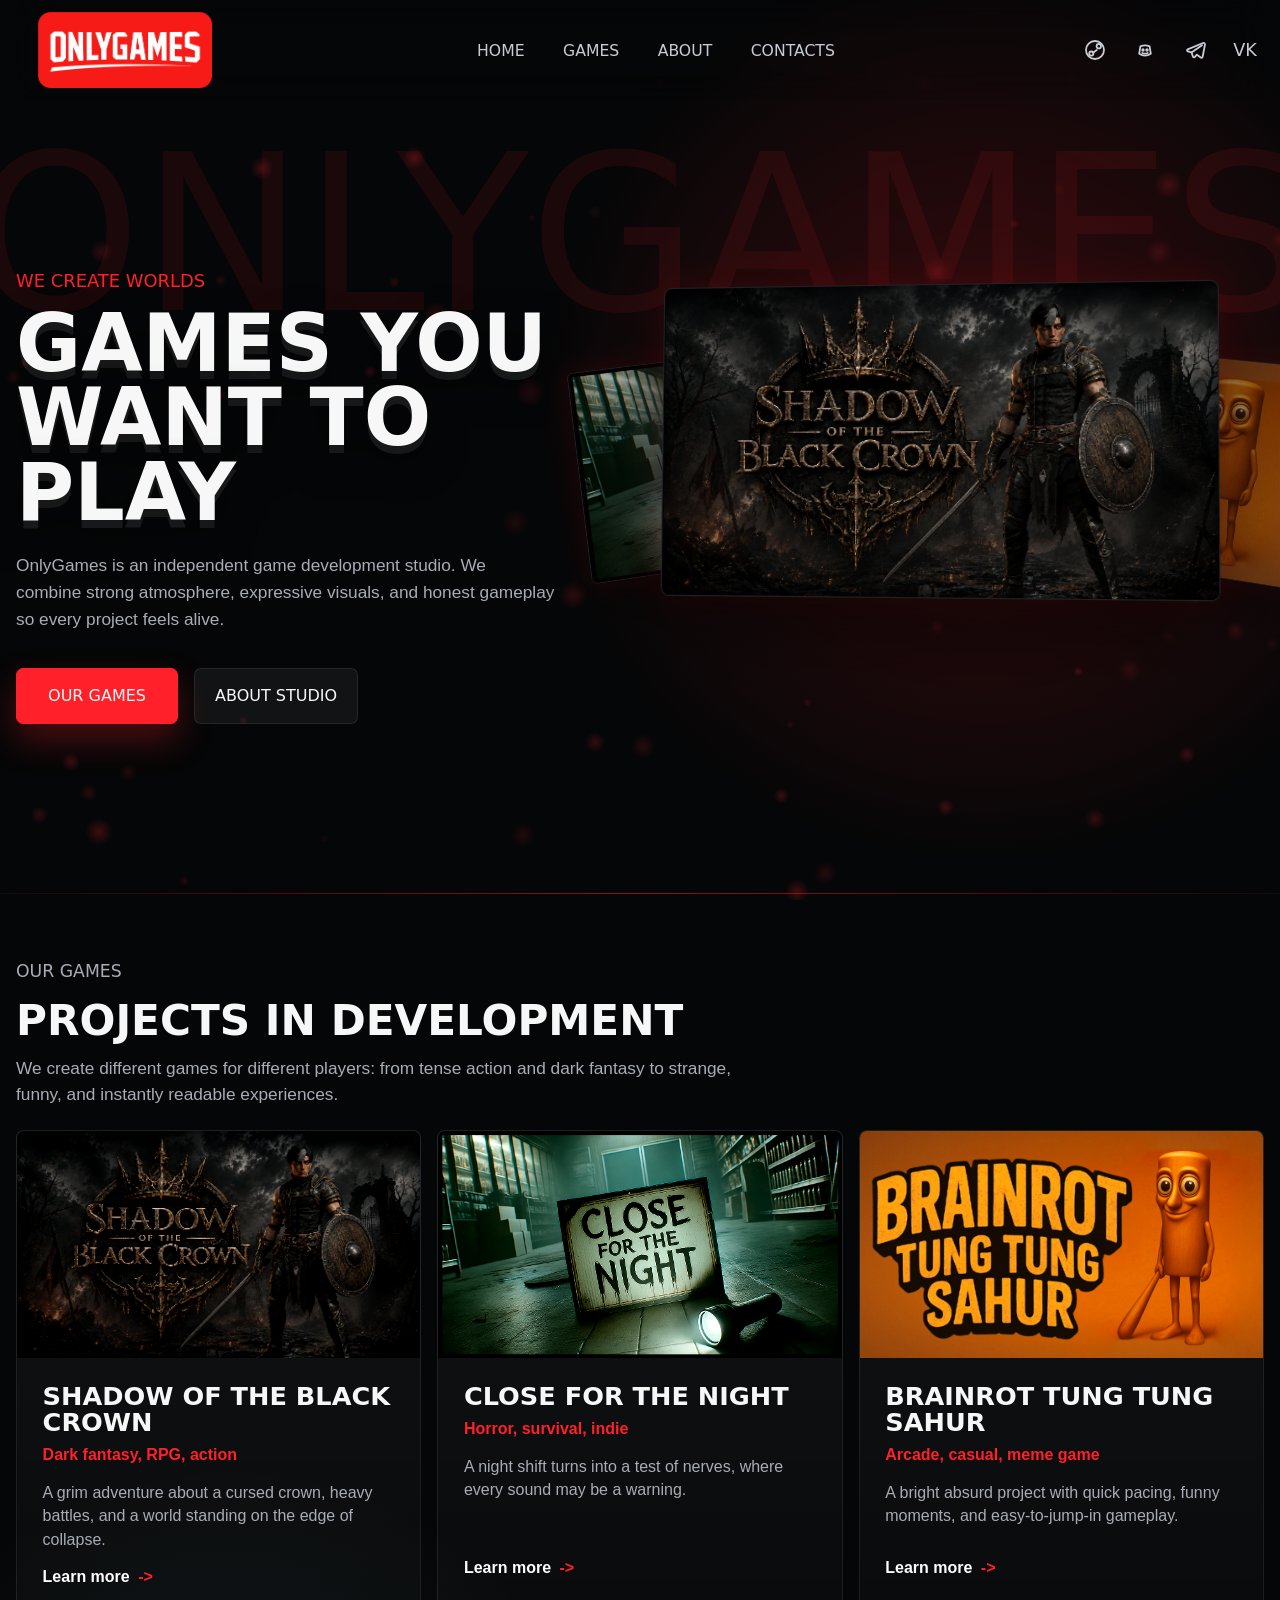
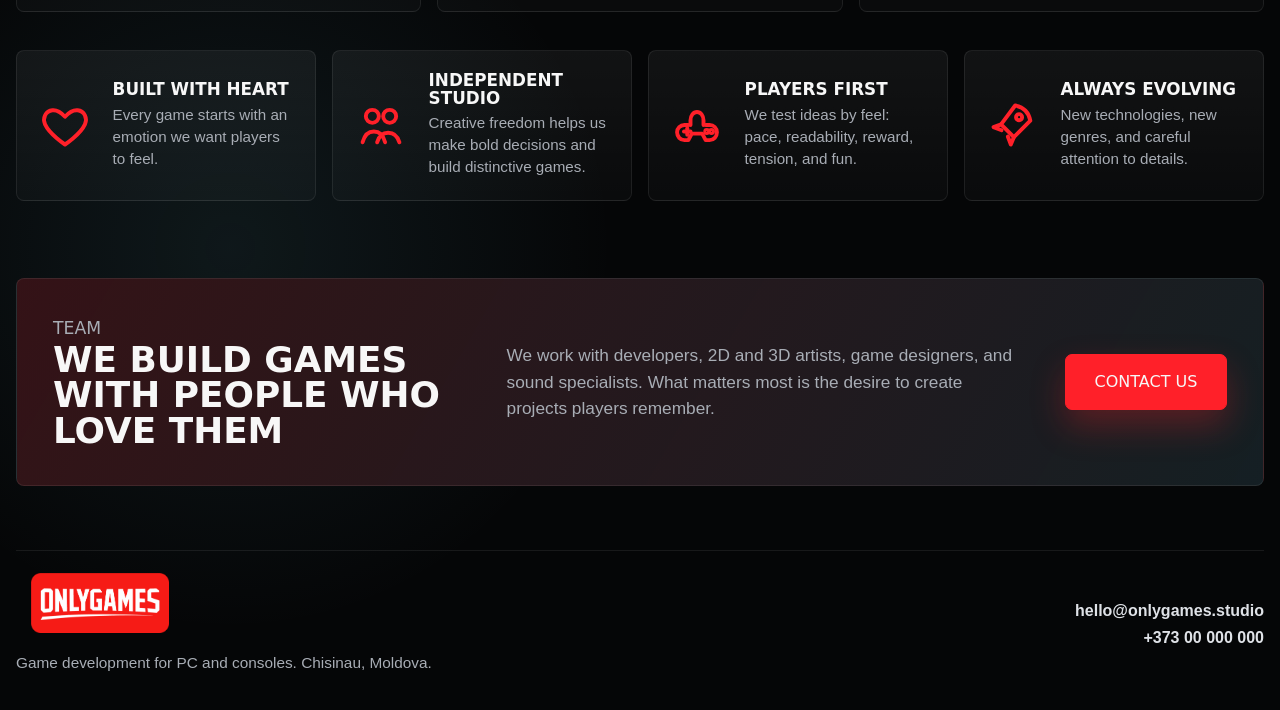
==== index.html @ 7608a862 "26,05" ====
<!DOCTYPE html>
<html lang="en">
<head>
  <meta charset="UTF-8">
  <meta name="viewport" content="width=device-width, initial-scale=1.0">
  <title>OnlyGames - Game Development Studio</title>
  <meta name="description" content="OnlyGames is an independent game development studio creating atmospheric worlds, expressive visuals, and games people want to play.">
  <link rel="stylesheet" href="styles.css?v=20260526-2">
</head>
<body>
  <canvas class="noise-field" aria-hidden="true"></canvas>

  <header class="site-header">
    <a class="brand" href="#home" aria-label="OnlyGames">
      <img class="brand__logo" src="assets/Logo1.png?v=20260526-2" alt="">
    </a>

    <nav class="main-nav" aria-label="Main navigation">
      <a href="#home">Home</a>
      <a href="#games">Games</a>
      <a href="#about">About</a>
      <a href="#contacts">Contacts</a>
    </nav>

    <div class="socials" aria-label="Social links">
      <a href="#contacts" aria-label="Steam"> 
        <svg viewBox="0 0 24 24" aria-hidden="true">
          <circle cx="12" cy="12" r="9"></circle>
          <circle cx="15.8" cy="8.2" r="2.2"></circle>
          <circle cx="8.3" cy="15.6" r="2.1"></circle>
          <path d="M10 14.7l3.8-2.6"></path>
        </svg>
      </a>
      <a href="#contacts" aria-label="Discord">
        <svg viewBox="0 0 24 24" aria-hidden="true">
          <path d="M7.4 8.3c3.2-1.3 6-1.3 9.2 0l1.2 7.4c-3.7 2.5-7.9 2.5-11.6 0l1.2-7.4z"></path>
          <path d="M9.3 15c1.8.9 3.6.9 5.4 0"></path>
          <circle cx="10" cy="12" r=".8"></circle>
          <circle cx="14" cy="12" r=".8"></circle>
        </svg>
      </a>
      <a href="#contacts" aria-label="Telegram">
        <svg viewBox="0 0 24 24" aria-hidden="true">
          <path d="M20 5L4.7 11.4c-.9.4-.9 1.6.1 1.9l3.7 1.1 1.4 4.1c.3.9 1.4 1.1 2 .4l2-2.2 3.8 2.8c.8.6 1.9.1 2-1L22 6.4c.1-1-1-1.8-2-1.4z"></path>
          <path d="M8.8 14.2L19 7.2"></path>
        </svg>
      </a>
      <a href="#contacts" aria-label="VK" class="socials__vk">VK</a>
    </div>
  </header>

  <main>
    <section class="hero" id="home">
      <div class="hero__backdrop" aria-hidden="true">ONLYGAMES</div>
      <div class="hero__content">
        <p class="section-kicker">We create worlds</p>
        <h1>Games you want to play</h1>
        <p class="hero__lead">
          OnlyGames is an independent game development studio. We combine strong atmosphere,
          expressive visuals, and honest gameplay so every project feels alive.
        </p>
        <div class="hero__actions">
          <a class="button button--primary" href="#games">Our Games</a>
          <a class="button button--ghost" href="#about">About Studio</a>
        </div>
      </div>

      <div class="hero__art" aria-label="OnlyGames projects">
        <div class="hero-showcase">
          <figure class="hero-game hero-game--shadow is-front">
            <img src="assets/Shadow.png" alt="Shadow Of The Black Crown">
          </figure>
          <figure class="hero-game hero-game--horror is-back-left">
            <img src="assets/Horror.png" alt="Close For The Night">
          </figure>
          <figure class="hero-game hero-game--brainrot is-back-right">
            <img src="assets/Brainrot.png" alt="Brainrot Tung Tung Sahur">
          </figure>
        </div>
      </div>
    </section>

    <section class="section" id="games">
      <div class="section__header">
        <p class="section-kicker">Our games</p>
        <h2>Projects in development</h2>
        <p>We create different games for different players: from tense action and dark fantasy to strange, funny, and instantly readable experiences.</p>
      </div>

      <div class="games-grid">
        <article class="game-card">
          <div class="game-card__cover">
            <img src="assets/Shadow.png" alt="Screenshot of Shadow Of The Black Crown with a dark warrior and ruins">
          </div>
          <div class="game-card__body">
            <h3>Shadow Of The Black Crown</h3>
            <p class="game-card__genre">Dark fantasy, RPG, action</p>
            <p>A grim adventure about a cursed crown, heavy battles, and a world standing on the edge of collapse.</p>
            <a href="#contacts">Learn more <span aria-hidden="true">-&gt;</span></a>
          </div>
        </article>

        <article class="game-card">
          <div class="game-card__cover">
            <img src="assets/Horror.png" alt="Screenshot of Close For The Night with a flashlight in an abandoned store">
          </div>
          <div class="game-card__body">
            <h3>Close For The Night</h3>
            <p class="game-card__genre">Horror, survival, indie</p>
            <p>A night shift turns into a test of nerves, where every sound may be a warning.</p>
            <a href="#contacts">Learn more <span aria-hidden="true">-&gt;</span></a>
          </div>
        </article>

        <article class="game-card">
          <div class="game-card__cover">
            <img src="assets/Brainrot.png" alt="Screenshot of Brainrot Tung Tung Sahur with an orange character">
          </div>
          <div class="game-card__body">
            <h3>Brainrot Tung Tung Sahur</h3>
            <p class="game-card__genre">Arcade, casual, meme game</p>
            <p>A bright absurd project with quick pacing, funny moments, and easy-to-jump-in gameplay.</p>
            <a href="#contacts">Learn more <span aria-hidden="true">-&gt;</span></a>
          </div>
        </article>
      </div>
    </section>

    <section class="values" id="about">
      <article class="value-card">
        <svg viewBox="0 0 24 24" aria-hidden="true">
          <path d="M12 21s-7-4.6-9.2-9.3C1.5 8.8 3.1 5.5 6.2 5.2 8 5 10 6 12 8.2 14 6 16 5 17.8 5.2c3.1.3 4.7 3.6 3.4 6.5C19 16.4 12 21 12 21z"></path>
        </svg>
        <div>
          <h3>Built with heart</h3>
          <p>Every game starts with an emotion we want players to feel.</p>
        </div>
      </article>

      <article class="value-card">
        <svg viewBox="0 0 24 24" aria-hidden="true">
          <circle cx="8" cy="8" r="3"></circle>
          <circle cx="16" cy="8" r="3"></circle>
          <path d="M3.5 20c.8-3 2.7-5 5.2-5s4.4 2 5.2 5"></path>
          <path d="M10.2 20c.8-2.6 2.5-4.4 5.1-4.4 2.5 0 4.4 1.8 5.2 4.4"></path>
        </svg>
        <div>
          <h3>Independent studio</h3>
          <p>Creative freedom helps us make bold decisions and build distinctive games.</p>
        </div>
      </article>

      <article class="value-card">
        <svg viewBox="0 0 24 24" aria-hidden="true">
          <path d="M8 12H6.2c-1.9 0-3.4 1.5-3.4 3.4S4.3 19 6.2 19H8l1.6-3h4.8l1.6 3h1.8c1.9 0 3.4-1.6 3.4-3.6S19.7 12 17.8 12H16"></path>
          <path d="M9 12V9.8C9 7.7 10.3 6 12 6s3 1.7 3 3.8V12"></path>
          <path d="M6 15h3"></path>
          <path d="M7.5 13.5v3"></path>
          <circle cx="16.5" cy="15" r=".7"></circle>
          <circle cx="18.7" cy="15" r=".7"></circle>
        </svg>
        <div>
          <h3>Players first</h3>
          <p>We test ideas by feel: pace, readability, reward, tension, and fun.</p>
        </div>
      </article>

      <article class="value-card">
        <svg viewBox="0 0 24 24" aria-hidden="true">
          <path d="M13 3c3.8.7 6.3 3.2 7 7l-7.6 7.6-5.9-5.9L13 3z"></path>
          <path d="M6.5 11.7L3 13l3.7 1.4"></path>
          <path d="M12.4 17.6L11 21l-1.4-3.7"></path>
          <circle cx="14.8" cy="8.4" r="1.4"></circle>
        </svg>
        <div>
          <h3>Always evolving</h3>
          <p>New technologies, new genres, and careful attention to details.</p>
        </div>
      </article>
    </section>

    <section class="studio-strip" id="team">
      <div>
        <p class="section-kicker">Team</p>
        <h2>We build games with people who love them</h2>
      </div>
      <p>
        We work with developers, 2D and 3D artists, game designers, and sound specialists.
        What matters most is the desire to create projects players remember.
      </p>
      <a class="button button--primary" href="mailto:hello@onlygames.studio">Contact Us</a>
    </section>
  </main>

  <footer class="site-footer" id="contacts">
    <div>
      <a class="brand brand--footer" href="#home" aria-label="OnlyGames">
        <img class="brand__logo" src="assets/Logo1.png?v=20260526-2" alt="">
      </a>
      <p>Game development for PC and consoles. Chisinau, Moldova.</p>
    </div>
    <div class="footer-links">
      <a href="mailto:hello@onlygames.studio">hello@onlygames.studio</a>
      <a href="tel:+37300000000">+373 00 000 000</a>
    </div>
  </footer>

  <script src="script.js?v=20260526-2" defer></script>
</body>
</html>
---- styles.css ----
:root {
  --bg: #050607;
  --panel: #0d1013;
  --panel-strong: #14181d;
  --line: rgba(255, 255, 255, .08);
  --text: #f7f7f7;
  --muted: #a8adb5;
  --red: #ff2029;
  --red-deep: #8b0e14;
  --amber: #f6b24a;
  --green: #5bbf88;
  --cyan: #6dcce4;
  --shadow: 0 24px 90px rgba(0, 0, 0, .55);
  --display: Impact, "Arial Black", "Segoe UI Black", system-ui, sans-serif;
  --body: "Segoe UI", Arial, sans-serif;
}

* {
  box-sizing: border-box;
} 

html {
  scroll-behavior: smooth;
}

body {
  margin: 0;
  min-width: 320px;
  color: var(--text);
  background:
    radial-gradient(circle at 77% 18%, rgba(255, 32, 41, .22), transparent 28rem),
    radial-gradient(circle at 18% 80%, rgba(109, 204, 228, .09), transparent 24rem),
    var(--bg);
  font-family: var(--body);
  overflow-x: hidden;
}

a {
  color: inherit;
  text-decoration: none;
}

img {
  display: block;
  max-width: 100%;
}

.noise-field {
  position: fixed;
  inset: 0;
  z-index: 0;
  width: 100%;
  height: 100%;
  pointer-events: none;
  opacity: .32;
  mix-blend-mode: screen;
}

.site-header {
  position: sticky;
  top: 0;
  z-index: 10;
  display: grid;
  grid-template-columns: auto 1fr auto;
  align-items: center;
  gap: clamp(1rem, 3vw, 3rem);
  width: min(100% - 2rem, 1320px);
  min-height: 84px;
  margin: 0 auto;
  padding: .75rem 0;
  backdrop-filter: blur(18px);
}

.brand {
  position: relative;
  display: inline-flex;
  align-items: center;
  min-width: 220px;
  min-height: 74px;
  color: #fff;
}

.brand::after {
  display: none;
}

.brand__logo {
  width: clamp(190px, 17vw, 242px);
  height: auto;
  max-height: 76px;
  object-fit: contain;
}

.main-nav {
  display: flex;
  justify-content: center;
  gap: clamp(1rem, 3vw, 3.6rem);
  color: #c8ccd2;
  font-family: var(--display);
  font-size: .98rem;
  text-transform: uppercase;
}

.main-nav a,
.footer-links a {
  transition: color .2s ease, transform .2s ease;
}

.main-nav a:hover,
.footer-links a:hover {
  color: var(--red);
}

.socials {
  display: flex;
  align-items: center;
  gap: .75rem;
}

.socials a {
  display: grid;
  width: 38px;
  height: 38px;
  place-items: center;
  color: #c9cdd2;
  border: 1px solid transparent;
  border-radius: 8px;
  transition: border-color .2s ease, color .2s ease, background .2s ease;
}

.socials svg {
  width: 24px;
  height: 24px;
  fill: none;
  stroke: currentColor;
  stroke-linecap: round;
  stroke-linejoin: round;
  stroke-width: 1.8;
}

.socials__vk {
  font-family: var(--display);
  font-size: 1.1rem;
}

.socials a:hover {
  color: #fff;
  border-color: rgba(255, 32, 41, .55);
  background: rgba(255, 32, 41, .12);
}

main,
.site-footer {
  position: relative;
  z-index: 1;
}

.hero {
  position: relative;
  display: grid;
  grid-template-columns: minmax(0, .9fr) minmax(320px, 1.1fr);
  align-items: center;
  gap: clamp(1.5rem, 4vw, 5rem);
  width: min(100% - 2rem, 1320px);
  min-height: min(760px, 88svh);
  margin: 0 auto;
  padding: clamp(2rem, 5vw, 5.2rem) 0 clamp(2rem, 5vw, 5rem);
}

.hero::before {
  content: "";
  position: absolute;
  inset: auto -10vw 0 -10vw;
  height: 1px;
  background: linear-gradient(90deg, transparent, rgba(255, 32, 41, .55), transparent);
}

.hero__backdrop {
  position: absolute;
  inset: 3rem auto auto 50%;
  z-index: -1;
  color: rgba(255, 32, 41, .09);
  font-family: var(--display);
  font-size: clamp(6rem, 17vw, 15rem);
  line-height: .8;
  text-transform: uppercase;
  transform: translateX(-50%);
  white-space: nowrap;
  pointer-events: none;
  letter-spacing: 0;
}

.section-kicker {
  margin: 0 0 1rem;
  color: var(--red);
  font-family: var(--display);
  font-size: clamp(1rem, 1.4vw, 1.25rem);
  text-transform: uppercase;
}

h1,
h2,
h3,
p {
  margin-top: 0;
}

h1,
h2,
h3 {
  font-family: var(--display);
  text-transform: uppercase;
  letter-spacing: 0;
}

h1 {
  max-width: 720px;
  margin-bottom: 1.35rem;
  font-size: clamp(3.35rem, 6.2vw, 6.6rem);
  line-height: .94;
  text-shadow: 0 8px 0 rgba(255, 255, 255, .08), 0 16px 36px rgba(0, 0, 0, .65);
}

h2 {
  margin-bottom: .75rem;
  font-size: clamp(2.1rem, 3.3vw, 3.5rem);
  line-height: 1;
}

h3 {
  margin-bottom: .45rem;
  font-size: clamp(1.35rem, 2vw, 2rem);
  line-height: 1.02;
}

.hero__lead,
.section__header p,
.studio-strip p,
.site-footer p {
  color: var(--muted);
  font-size: clamp(1rem, 1.35vw, 1.15rem);
  line-height: 1.55;
}

.hero__lead {
  max-width: 650px;
}

.hero__actions {
  display: flex;
  flex-wrap: wrap;
  gap: 1rem;
  margin-top: 2.2rem;
}

.button {
  display: inline-flex;
  align-items: center;
  justify-content: center;
  min-width: 162px;
  min-height: 56px;
  padding: .85rem 1.25rem;
  font-family: var(--display);
  font-size: 1rem;
  text-transform: uppercase;
  border: 1px solid var(--line);
  border-radius: 7px;
  transition: transform .2s ease, box-shadow .2s ease, background .2s ease;
}

.button:hover {
  transform: translateY(-2px);
}

.button--primary {
  background: var(--red);
  border-color: var(--red);
  box-shadow: 0 16px 34px rgba(255, 32, 41, .28);
}

.button--ghost {
  background: rgba(255, 255, 255, .055);
}

.hero__art {
  position: relative;
  display: grid;
  align-items: center;
  min-height: clamp(420px, 52vw, 690px);
  padding: 0;
  background: none;
  border-radius: 8px;
  overflow: visible;
  box-shadow: none;
  transform: translateY(-24px) perspective(1100px) rotateY(-5deg) rotateX(2deg);
}

.hero__art::before,
.hero__art::after {
  content: "";
  position: absolute;
  inset: 0;
  pointer-events: none;
}

.hero__art::before {
  display: none;
  z-index: 1;
  background:
    linear-gradient(90deg, rgba(5, 6, 7, .2), transparent 35%),
    radial-gradient(circle at 50% 80%, rgba(255, 32, 41, .16), transparent 45%);
}

.hero__art::after {
  display: none;
}

.hero-showcase {
  position: relative;
  z-index: 2;
  min-height: clamp(390px, 47vw, 620px);
  isolation: isolate;
  perspective: 1200px;
  transform-style: preserve-3d;
}

.hero-game {
  position: absolute;
  left: 50%;
  top: 45%;
  margin: 0;
  width: min(78%, 730px);
  aspect-ratio: 16 / 9;
  background: #020304;
  border: 1px solid rgba(255, 255, 255, .12);
  border-radius: 8px;
  overflow: hidden;
  box-shadow: 0 30px 82px rgba(0, 0, 0, .62), 0 0 36px rgba(255, 32, 41, .16);
  backface-visibility: hidden;
  transform-origin: center;
  transform-style: preserve-3d;
  will-change: transform, opacity;
  transition:
    transform 1.05s cubic-bezier(.22, 1, .36, 1),
    opacity .65s ease;
}

.hero-game::after {
  content: "";
  position: absolute;
  inset: 0;
  z-index: 1;
  background: rgba(0, 0, 0, .32);
  opacity: .82;
  pointer-events: none;
  transition: opacity .65s ease;
}

.hero-game.is-front {
  z-index: 4;
  transform: translate3d(-50%, -50%, 100px) rotate(0deg) rotateY(0deg) scale(1);
  opacity: 1;
}

.hero-game.is-front::after {
  opacity: 0;
}

.hero-game.is-back-left {
  z-index: 2;
  transform: translate3d(-86%, -47%, -80px) rotate(-8deg) rotateY(13deg) scale(.78);
  opacity: .92;
}

.hero-game.is-back-right {
  z-index: 1;
  transform: translate3d(-14%, -47%, -90px) rotate(8deg) rotateY(-13deg) scale(.78);
  opacity: .9;
}

.hero-game img {
  width: 100%;
  height: 100%;
  object-fit: contain;
  object-position: center;
}

.section,
.values,
.studio-strip,
.site-footer {
  width: min(100% - 2rem, 1320px);
  margin: 0 auto;
}

.section {
  padding: clamp(2.3rem, 5vw, 5rem) 0 1.35rem;
}

.section__header {
  max-width: 760px;
  margin-bottom: 1.35rem;
}

.games-grid {
  display: grid;
  grid-template-columns: repeat(3, minmax(0, 1fr));
  gap: 1rem;
}

.game-card,
.value-card {
  background: linear-gradient(180deg, rgba(255, 255, 255, .055), rgba(255, 255, 255, .025));
  border: 1px solid var(--line);
  border-radius: 8px;
  overflow: hidden;
}

.game-card {
  display: flex;
  min-height: 100%;
  flex-direction: column;
}

.game-card__cover {
  aspect-ratio: 16 / 9;
  background-color: var(--panel-strong);
  overflow: hidden;
}

.game-card__cover img {
  width: 100%;
  height: 100%;
  object-fit: cover;
  object-position: center;
  filter: saturate(1.08) contrast(1.08);
  transition: transform .35s ease, filter .35s ease;
}

.game-card:hover .game-card__cover img {
  transform: scale(1.04);
  filter: saturate(1.15) contrast(1.1);
}

.game-card__body {
  display: flex;
  min-width: 0;
  min-height: 245px;
  flex-direction: column;
  padding: clamp(1.1rem, 2vw, 1.65rem);
}

.game-card__body p {
  color: var(--muted);
  line-height: 1.48;
}

.game-card__genre {
  margin-bottom: .9rem;
  color: var(--red) !important;
  font-weight: 800;
}

.game-card a {
  width: fit-content;
  margin-top: auto;
  color: #fff;
  font-weight: 800;
}

.game-card a span {
  color: var(--red);
  margin-left: .25rem;
}

.values {
  display: grid;
  grid-template-columns: repeat(4, minmax(0, 1fr));
  gap: 1rem;
  padding: 1rem 0 clamp(2.5rem, 6vw, 5rem);
}

.value-card {
  display: grid;
  grid-template-columns: 58px 1fr;
  gap: 1rem;
  align-items: center;
  min-height: 126px;
  padding: 1.35rem;
}

.value-card svg {
  width: 52px;
  height: 52px;
  color: var(--red);
  fill: none;
  stroke: currentColor;
  stroke-linecap: round;
  stroke-linejoin: round;
  stroke-width: 1.8;
}

.value-card h3 {
  margin-bottom: .35rem;
  font-size: 1.05rem;
}

.value-card p {
  margin-bottom: 0;
  color: var(--muted);
  font-size: .95rem;
  line-height: 1.45;
}

.studio-strip {
  display: grid;
  grid-template-columns: 1fr minmax(260px, 520px) auto;
  align-items: center;
  gap: clamp(1.25rem, 3vw, 3rem);
  padding: clamp(1.4rem, 3vw, 2.25rem);
  margin-bottom: clamp(2rem, 5vw, 4rem);
  background:
    linear-gradient(120deg, rgba(255, 32, 41, .16), rgba(109, 204, 228, .08)),
    var(--panel);
  border: 1px solid var(--line);
  border-radius: 8px;
}

.studio-strip h2 {
  margin-bottom: 0;
  font-size: clamp(1.8rem, 2.8vw, 3rem);
}

.studio-strip p {
  margin-bottom: 0;
}

.site-footer {
  display: flex;
  align-items: center;
  justify-content: space-between;
  gap: 2rem;
  padding: 1.4rem 0 2.2rem;
  border-top: 1px solid var(--line);
}

.brand--footer {
  min-width: 158px;
  min-height: 58px;
}

.brand--footer .brand__logo {
  width: 168px;
  max-height: 60px;
}

.site-footer p {
  margin: .85rem 0 0;
  font-size: .96rem;
}

.footer-links {
  display: flex;
  flex-direction: column;
  gap: .55rem;
  color: #dfe2e7;
  font-weight: 700;
  text-align: right;
}

@media (max-width: 1080px) {
  .site-header {
    grid-template-columns: auto auto;
    justify-content: space-between;
  }

  .main-nav {
    order: 3;
    grid-column: 1 / -1;
    justify-content: flex-start;
    overflow-x: auto;
    padding-bottom: .35rem;
  }

  .hero {
    grid-template-columns: 1fr;
    padding-top: 1.5rem;
  }

  .hero__art {
    min-height: min(60vw, 520px);
    transform: none;
  }

  .hero-showcase {
    min-height: min(55vw, 480px);
  }

  .games-grid,
  .values {
    grid-template-columns: repeat(2, minmax(0, 1fr));
  }

  .studio-strip {
    grid-template-columns: 1fr;
  }
}

@media (max-width: 720px) {
  .site-header {
    min-height: auto;
  }

  .brand {
    min-width: 170px;
    min-height: 58px;
  }

  .brand__logo {
    width: 178px;
    max-height: 62px;
  }

  .socials {
    gap: .35rem;
  }

  .socials a {
    width: 32px;
    height: 32px;
  }

  .socials svg {
    width: 20px;
    height: 20px;
  }

  .main-nav {
    gap: 1.2rem;
    font-size: .86rem;
  }

  .hero {
    min-height: auto;
    padding-bottom: 2.5rem;
  }

  .hero__actions {
    gap: .75rem;
  }

  .button {
    width: 100%;
    min-width: 0;
  }

  .hero__art {
    min-height: auto;
  }

  .hero-showcase {
    display: grid;
    grid-template-columns: 1fr;
    gap: .75rem;
    min-height: 0;
  }

  .hero-game,
  .hero-game.is-front,
  .hero-game.is-back-left,
  .hero-game.is-back-right {
    position: relative;
    inset: auto;
    width: 100%;
    transform: none;
    opacity: 1;
  }

  .hero-game::after {
    opacity: 0;
  }

  .games-grid,
  .values {
    grid-template-columns: 1fr;
  }

  .game-card__body {
    min-height: auto;
  }

  .site-footer {
    align-items: flex-start;
    flex-direction: column;
  }

  .footer-links {
    text-align: left;
  }
}

@media (max-width: 420px) {
  .brand {
    min-width: 154px;
    min-height: 54px;
  }

  .brand__logo {
    width: 158px;
    max-height: 56px;
  }

  .socials {
    gap: .2rem;
  }

  .socials a {
    width: 28px;
    height: 28px;
  }

  .socials svg {
    width: 18px;
    height: 18px;
  }

  h1 {
    font-size: 3rem;
  }

  .value-card {
    grid-template-columns: 46px 1fr;
    padding: 1rem;
  }

  .value-card svg {
    width: 42px;
    height: 42px;
  }
}
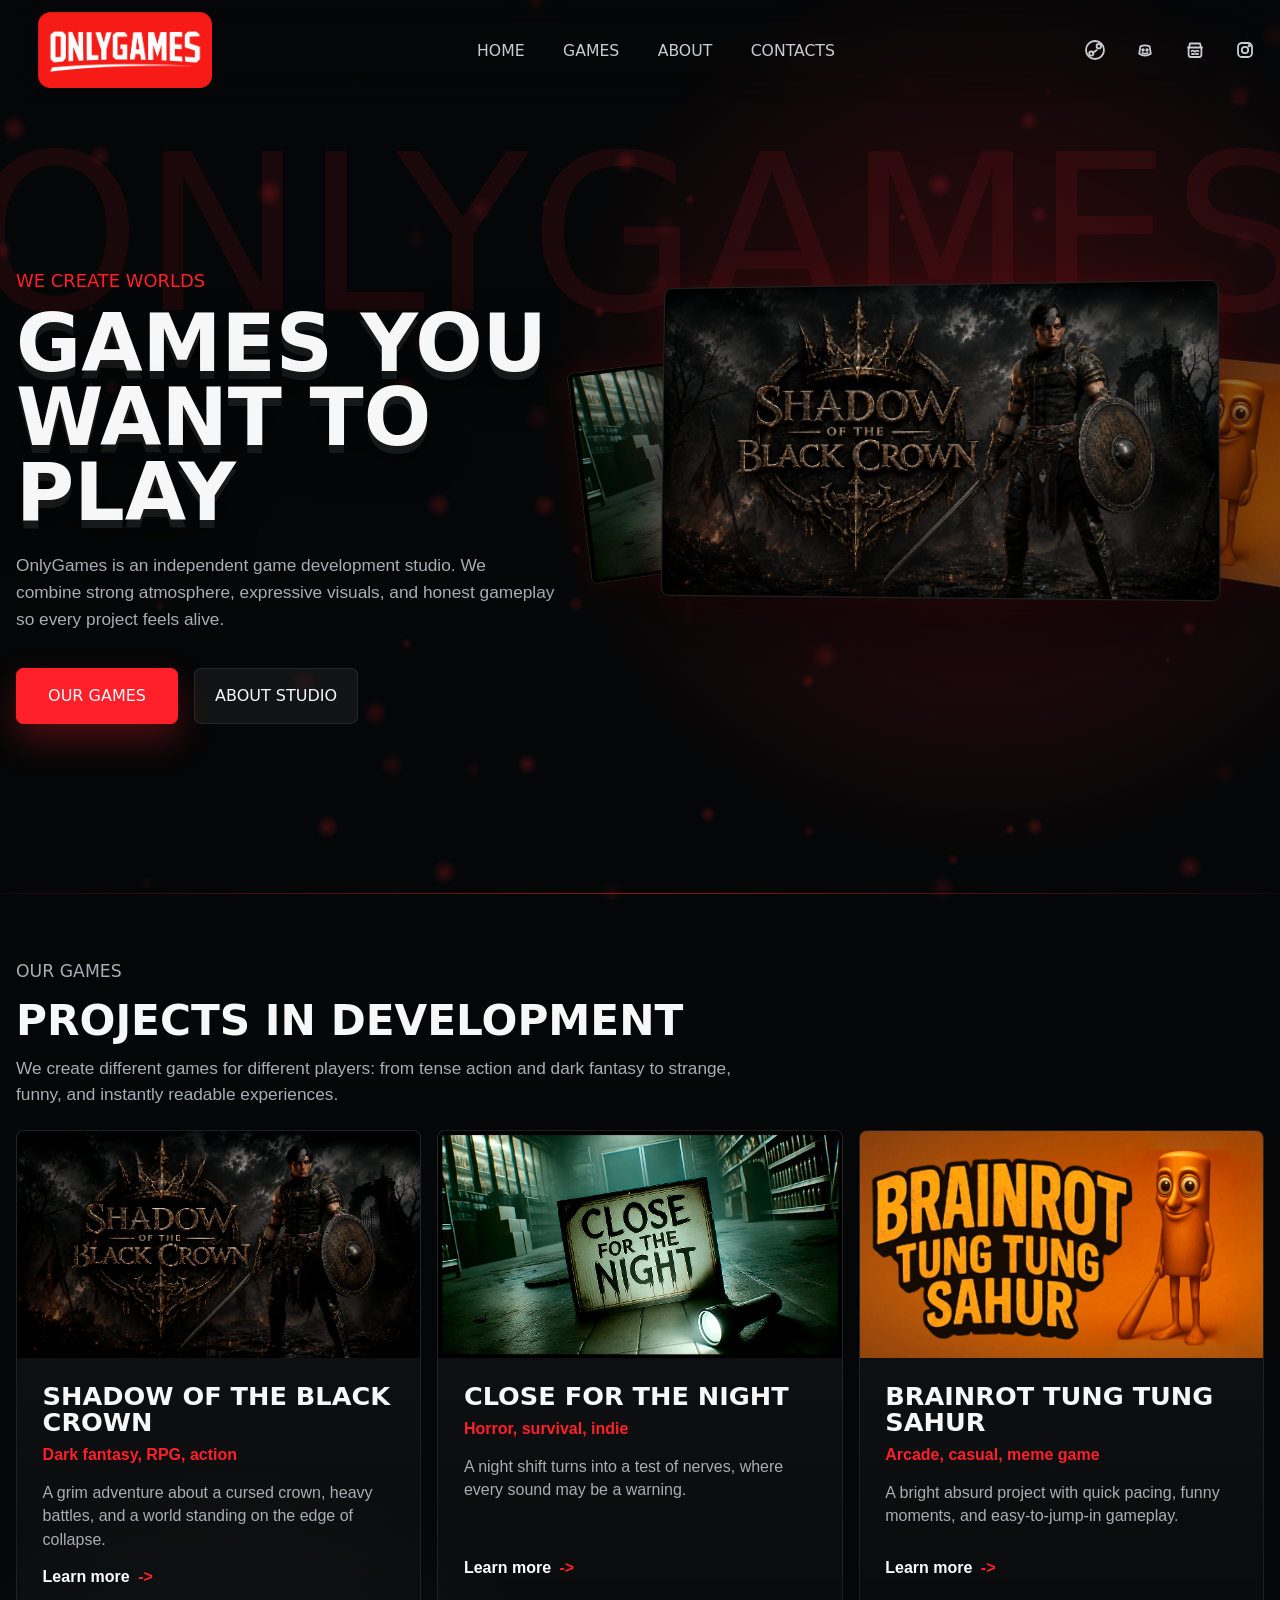
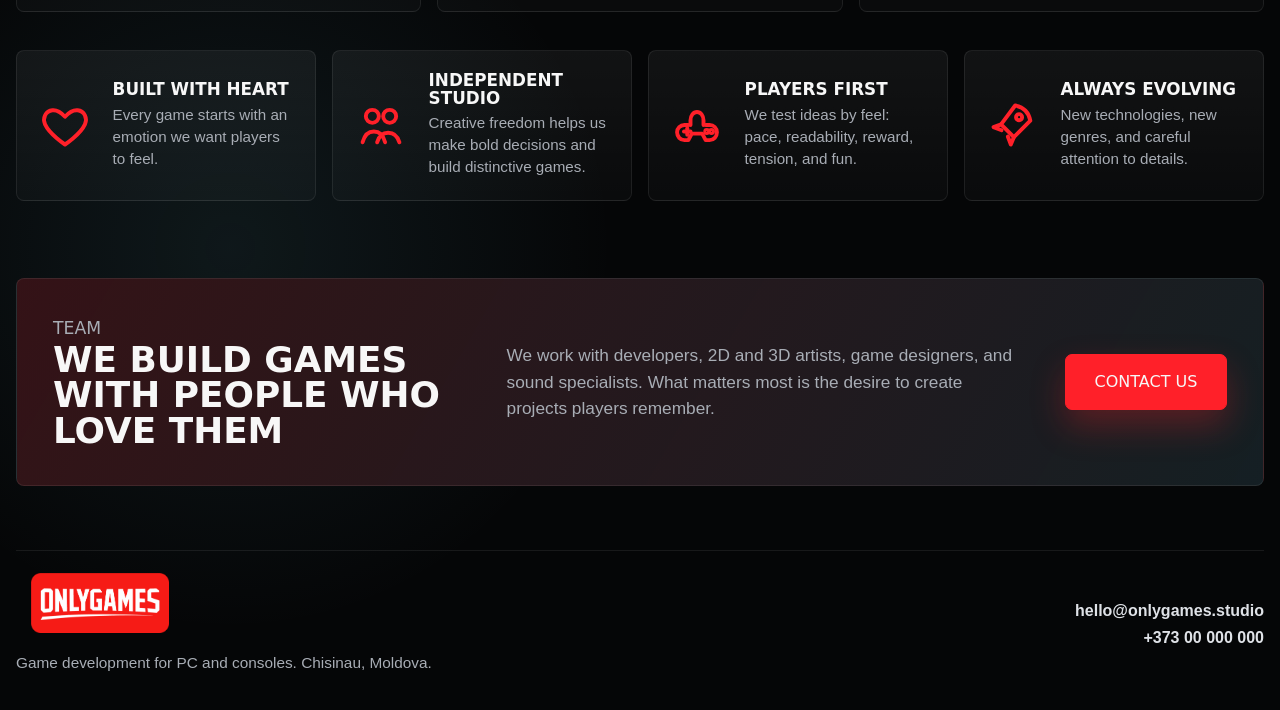
==== commit d6351f9f: "Update social media links" ====
--- a/index.html
+++ b/index.html
@@ -23,7 +23,7 @@
     </nav>
 
     <div class="socials" aria-label="Social links">
-      <a href="#contacts" aria-label="Steam"> 
+      <a href="https://store.steampowered.com/app/4438250/Close_For_The_Night/" aria-label="Steam" target="_blank" rel="noopener noreferrer">
         <svg viewBox="0 0 24 24" aria-hidden="true">
           <circle cx="12" cy="12" r="9"></circle>
           <circle cx="15.8" cy="8.2" r="2.2"></circle>
@@ -39,13 +39,23 @@
           <circle cx="14" cy="12" r=".8"></circle>
         </svg>
       </a>
-      <a href="#contacts" aria-label="Telegram">
-        <svg viewBox="0 0 24 24" aria-hidden="true">
-          <path d="M20 5L4.7 11.4c-.9.4-.9 1.6.1 1.9l3.7 1.1 1.4 4.1c.3.9 1.4 1.1 2 .4l2-2.2 3.8 2.8c.8.6 1.9.1 2-1L22 6.4c.1-1-1-1.8-2-1.4z"></path>
-          <path d="M8.8 14.2L19 7.2"></path>
-        </svg>
-      </a>
-      <a href="#contacts" aria-label="VK" class="socials__vk">VK</a>
+      <a href="https://onlygames-srl.itch.io/" aria-label="Itch.io" target="_blank" rel="noopener noreferrer">
+        <svg viewBox="0 0 24 24" aria-hidden="true">
+          <path d="M5.1 9.5h13.8"></path>
+          <path d="M6 9.5l1-4h10l1 4"></path>
+          <path d="M5.6 9.5v7.3c0 1.2 1 2.2 2.2 2.2h8.4c1.2 0 2.2-1 2.2-2.2V9.5"></path>
+          <path d="M8.5 13.2c.9-.8 1.8-.8 2.7 0 .5.4 1.1.4 1.6 0 .9-.8 1.8-.8 2.7 0"></path>
+          <path d="M9 16h2"></path>
+          <path d="M13 16h2"></path>
+        </svg>
+      </a>
+      <a href="https://www.instagram.com/onlygamessrl" aria-label="Instagram" target="_blank" rel="noopener noreferrer">
+        <svg viewBox="0 0 24 24" aria-hidden="true">
+          <rect x="5" y="5" width="14" height="14" rx="4"></rect>
+          <circle cx="12" cy="12" r="3.2"></circle>
+          <circle cx="16.3" cy="7.7" r=".7"></circle>
+        </svg>
+      </a>
     </div>
   </header>
 
--- a/styles.css
+++ b/styles.css
@@ -136,11 +136,6 @@
   stroke-linecap: round;
   stroke-linejoin: round;
   stroke-width: 1.8;
-}
-
-.socials__vk {
-  font-family: var(--display);
-  font-size: 1.1rem;
 }
 
 .socials a:hover {
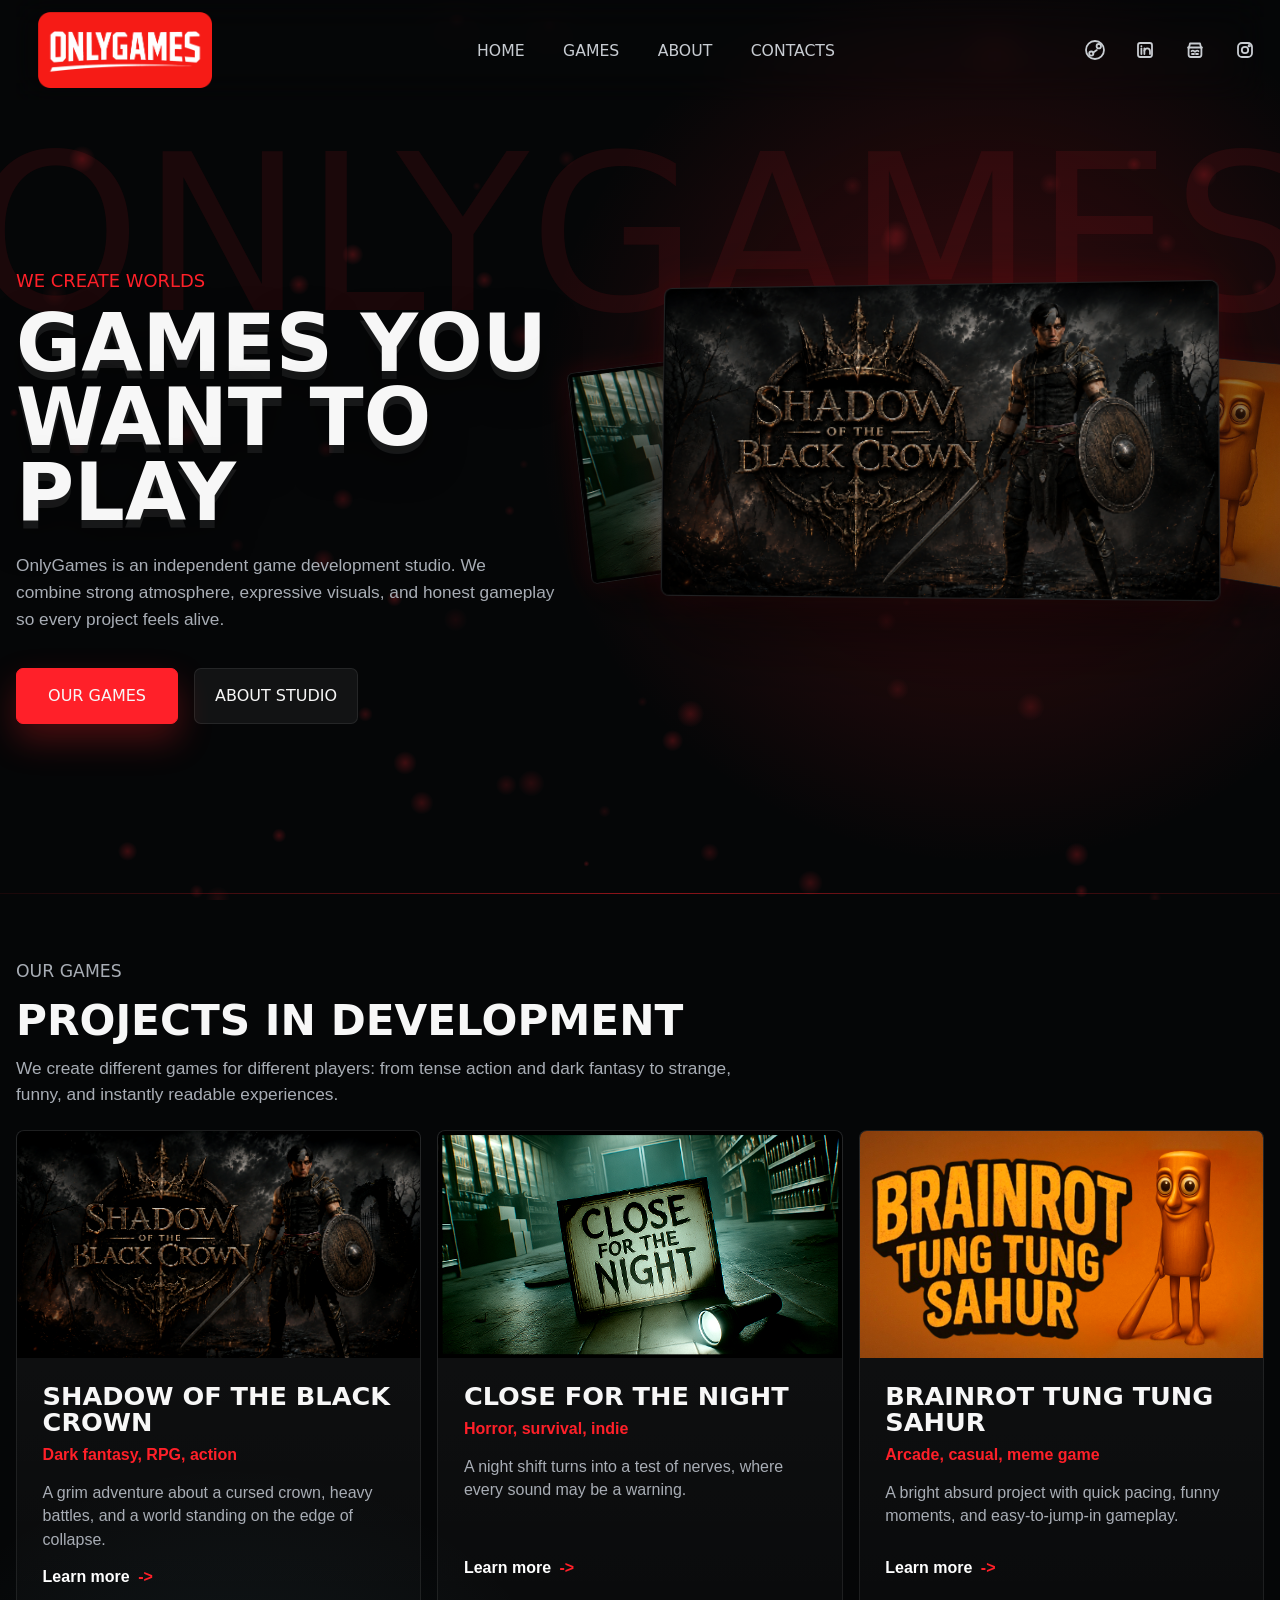
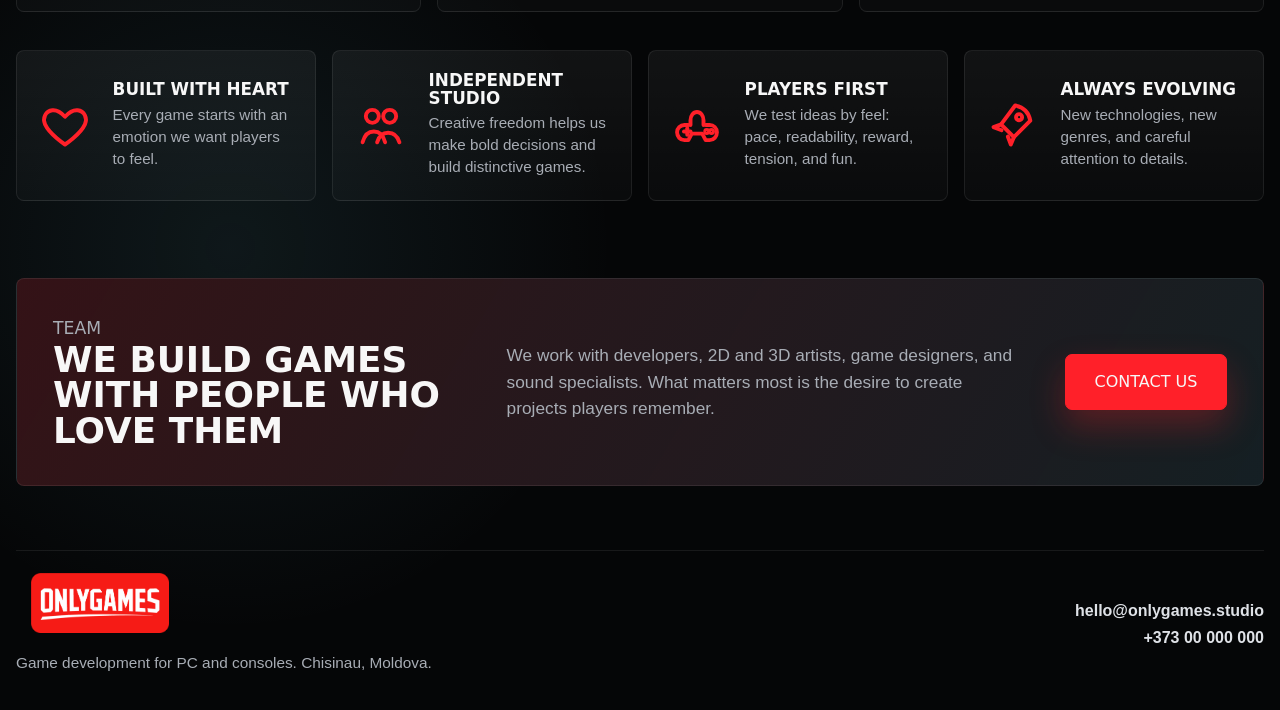
==== commit 5a60cee8: "Replace Discord social link with LinkedIn" ====
--- a/index.html
+++ b/index.html
@@ -31,12 +31,13 @@
           <path d="M10 14.7l3.8-2.6"></path>
         </svg>
       </a>
-      <a href="#contacts" aria-label="Discord">
-        <svg viewBox="0 0 24 24" aria-hidden="true">
-          <path d="M7.4 8.3c3.2-1.3 6-1.3 9.2 0l1.2 7.4c-3.7 2.5-7.9 2.5-11.6 0l1.2-7.4z"></path>
-          <path d="M9.3 15c1.8.9 3.6.9 5.4 0"></path>
-          <circle cx="10" cy="12" r=".8"></circle>
-          <circle cx="14" cy="12" r=".8"></circle>
+      <a href="https://www.linkedin.com/company/onlygames-s-r-l/about/" aria-label="LinkedIn" target="_blank" rel="noopener noreferrer">
+        <svg viewBox="0 0 24 24" aria-hidden="true">
+          <rect x="5" y="5" width="14" height="14" rx="2.2"></rect>
+          <path d="M8.4 10.5V16"></path>
+          <path d="M8.4 8.1v.1"></path>
+          <path d="M11.4 16v-5.5"></path>
+          <path d="M11.4 12.8c.4-1.6 1.3-2.4 2.8-2.4 1.7 0 2.8 1.1 2.8 3.2V16"></path>
         </svg>
       </a>
       <a href="https://onlygames-srl.itch.io/" aria-label="Itch.io" target="_blank" rel="noopener noreferrer">
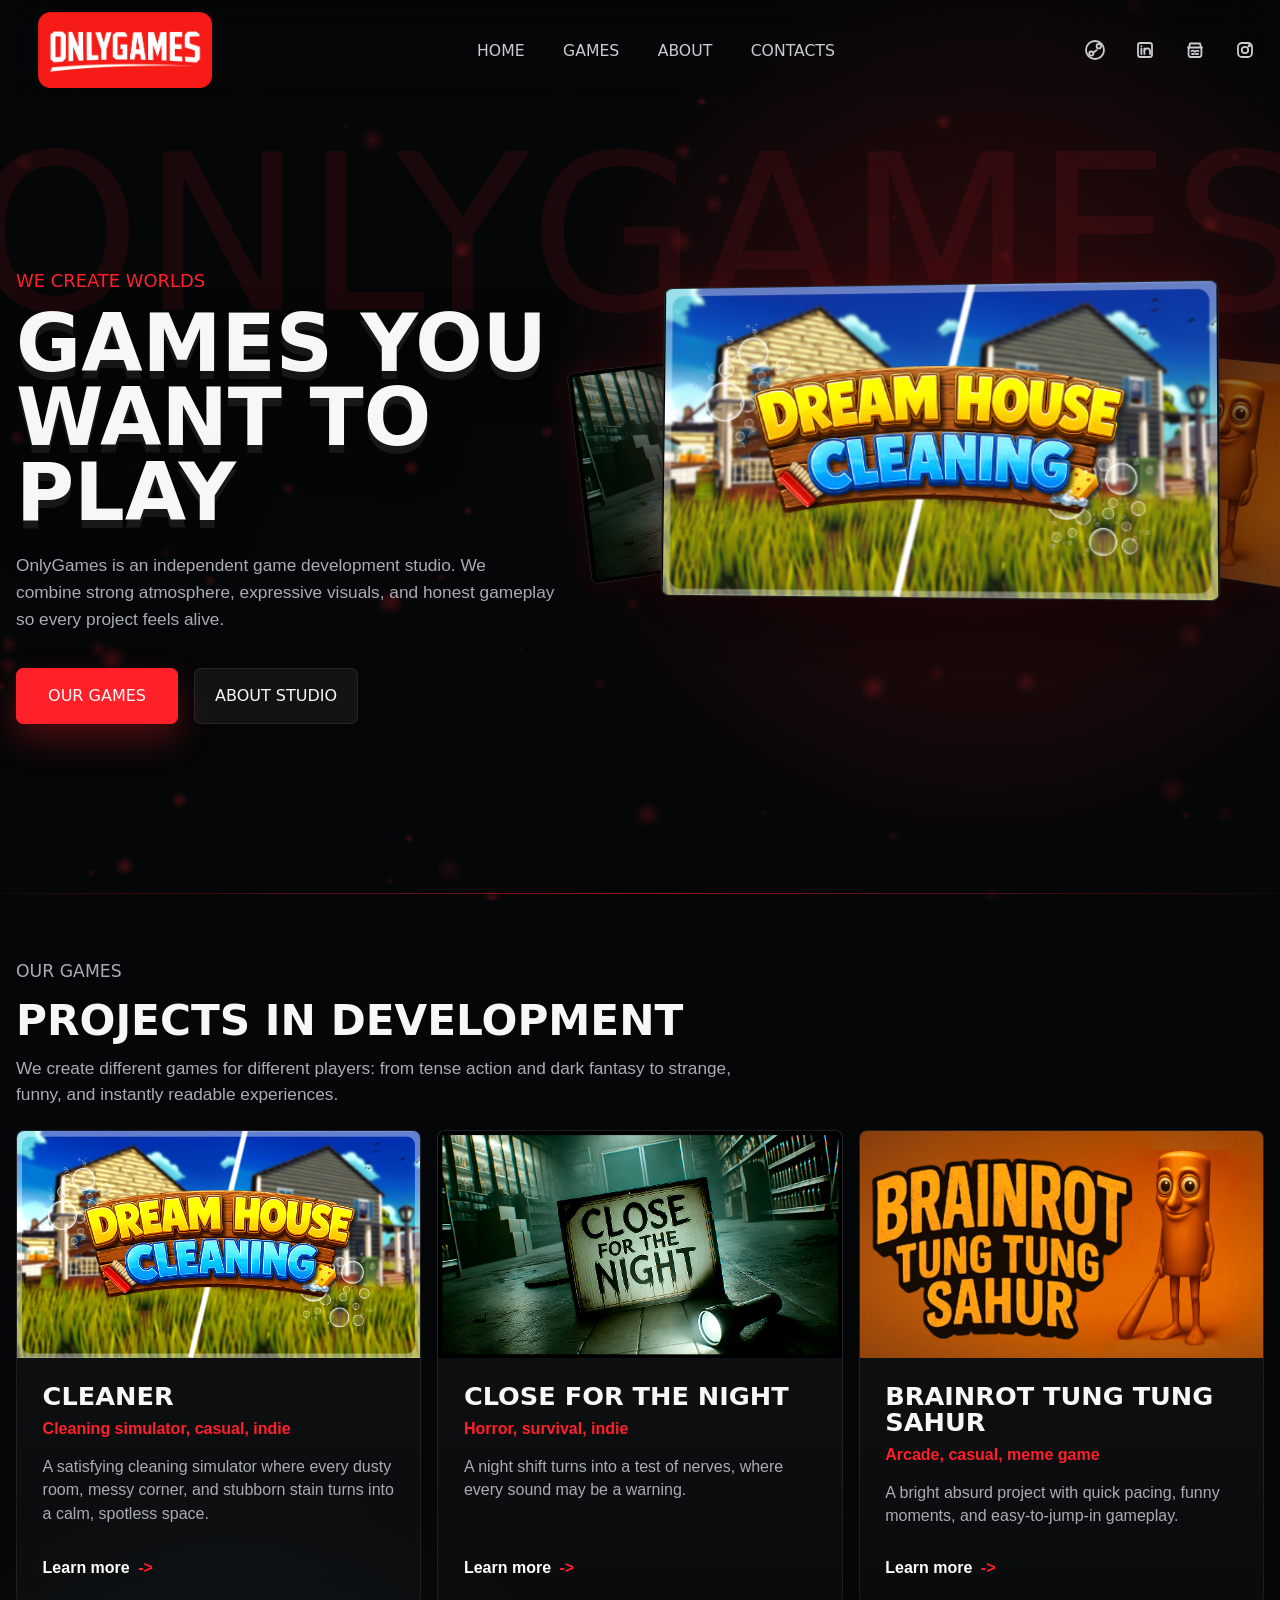
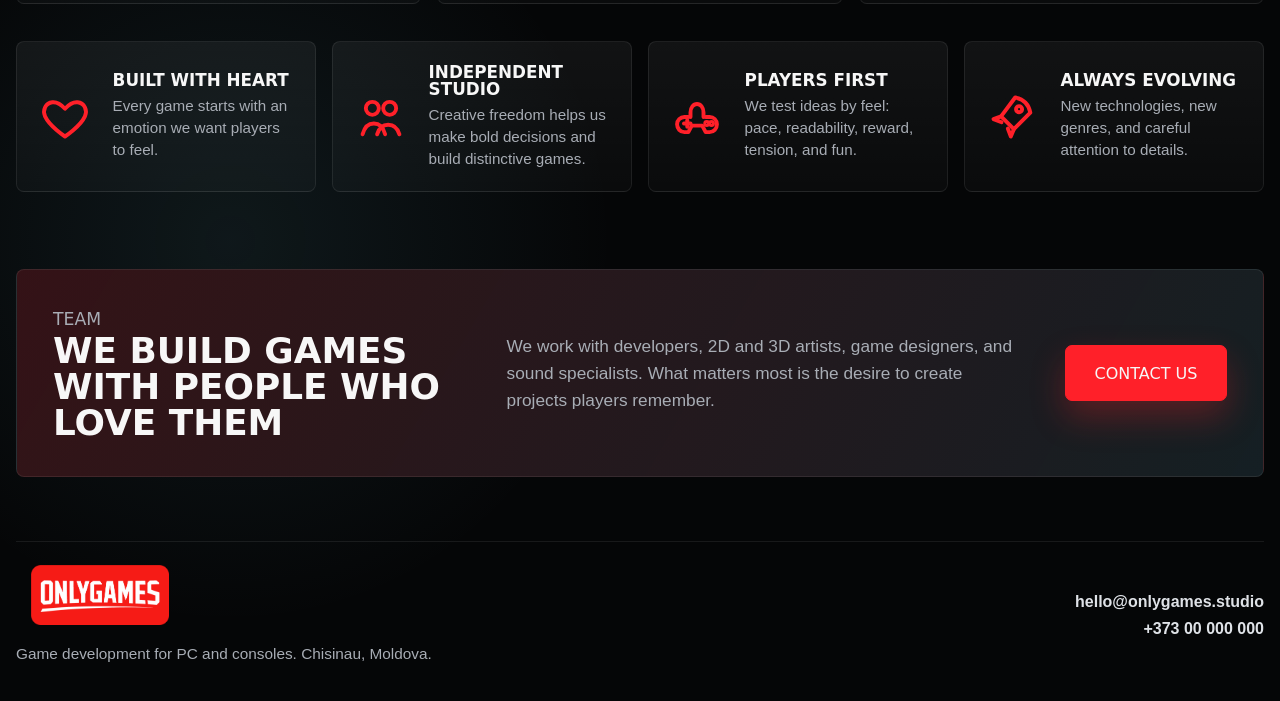
==== commit 9f9094da: "Changing banner" ====
--- a/index.html
+++ b/index.html
@@ -78,8 +78,8 @@
 
       <div class="hero__art" aria-label="OnlyGames projects">
         <div class="hero-showcase">
-          <figure class="hero-game hero-game--shadow is-front">
-            <img src="assets/Shadow.png" alt="Shadow Of The Black Crown">
+          <figure class="hero-game hero-game--cleaner is-front">
+            <img src="assets/Cleaner.png" alt="Cleaner">
           </figure>
           <figure class="hero-game hero-game--horror is-back-left">
             <img src="assets/Horror.png" alt="Close For The Night">
@@ -101,12 +101,12 @@
       <div class="games-grid">
         <article class="game-card">
           <div class="game-card__cover">
-            <img src="assets/Shadow.png" alt="Screenshot of Shadow Of The Black Crown with a dark warrior and ruins">
+            <img src="assets/Cleaner.png" alt="Cleaner">
           </div>
           <div class="game-card__body">
-            <h3>Shadow Of The Black Crown</h3>
-            <p class="game-card__genre">Dark fantasy, RPG, action</p>
-            <p>A grim adventure about a cursed crown, heavy battles, and a world standing on the edge of collapse.</p>
+            <h3>Cleaner</h3>
+            <p class="game-card__genre">Cleaning simulator, casual, indie</p>
+            <p>A satisfying cleaning simulator where every dusty room, messy corner, and stubborn stain turns into a calm, spotless space.</p>
             <a href="#contacts">Learn more <span aria-hidden="true">-&gt;</span></a>
           </div>
         </article>
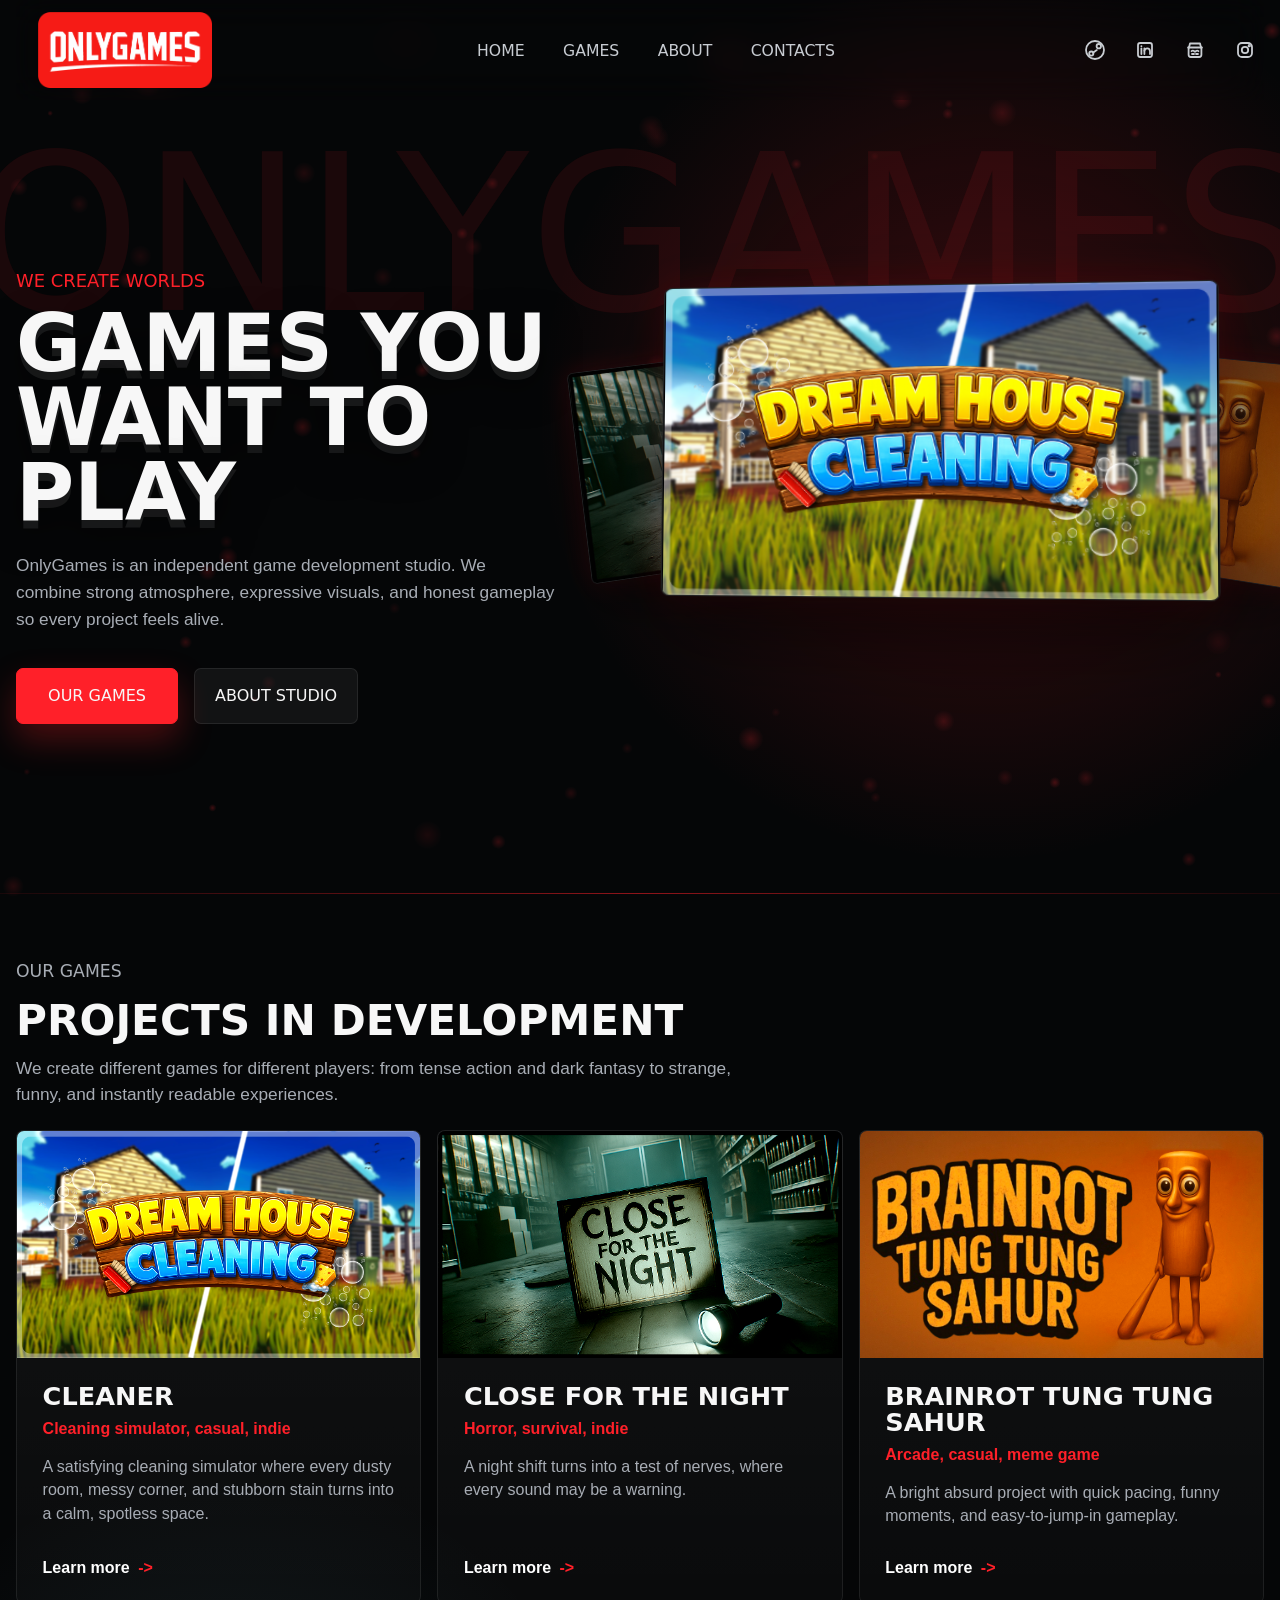
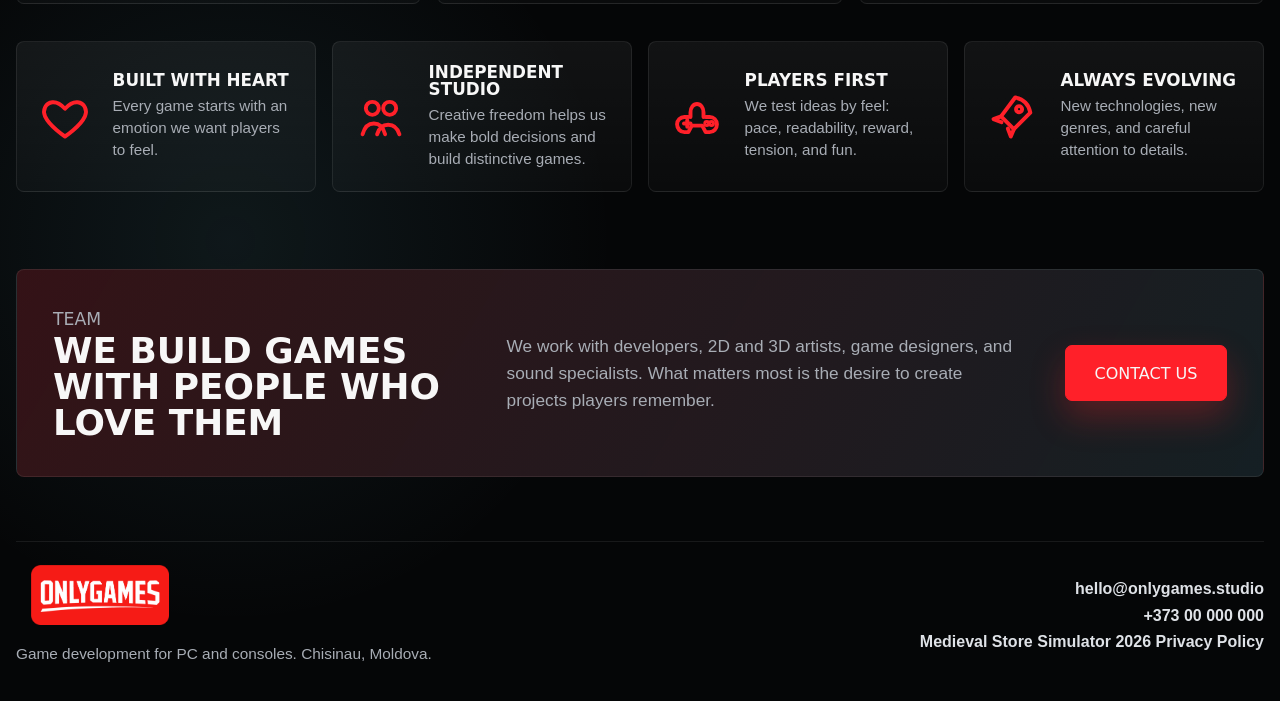
==== commit d5f91316: "+site" ====
--- a/index.html
+++ b/index.html
@@ -213,6 +213,7 @@
     <div class="footer-links">
       <a href="mailto:hello@onlygames.studio">hello@onlygames.studio</a>
       <a href="tel:+37300000000">+373 00 000 000</a>
+      <a href="privacy-policy-medieval-store-simulator-2026.html">Medieval Store Simulator 2026 Privacy Policy</a>
     </div>
   </footer>
 
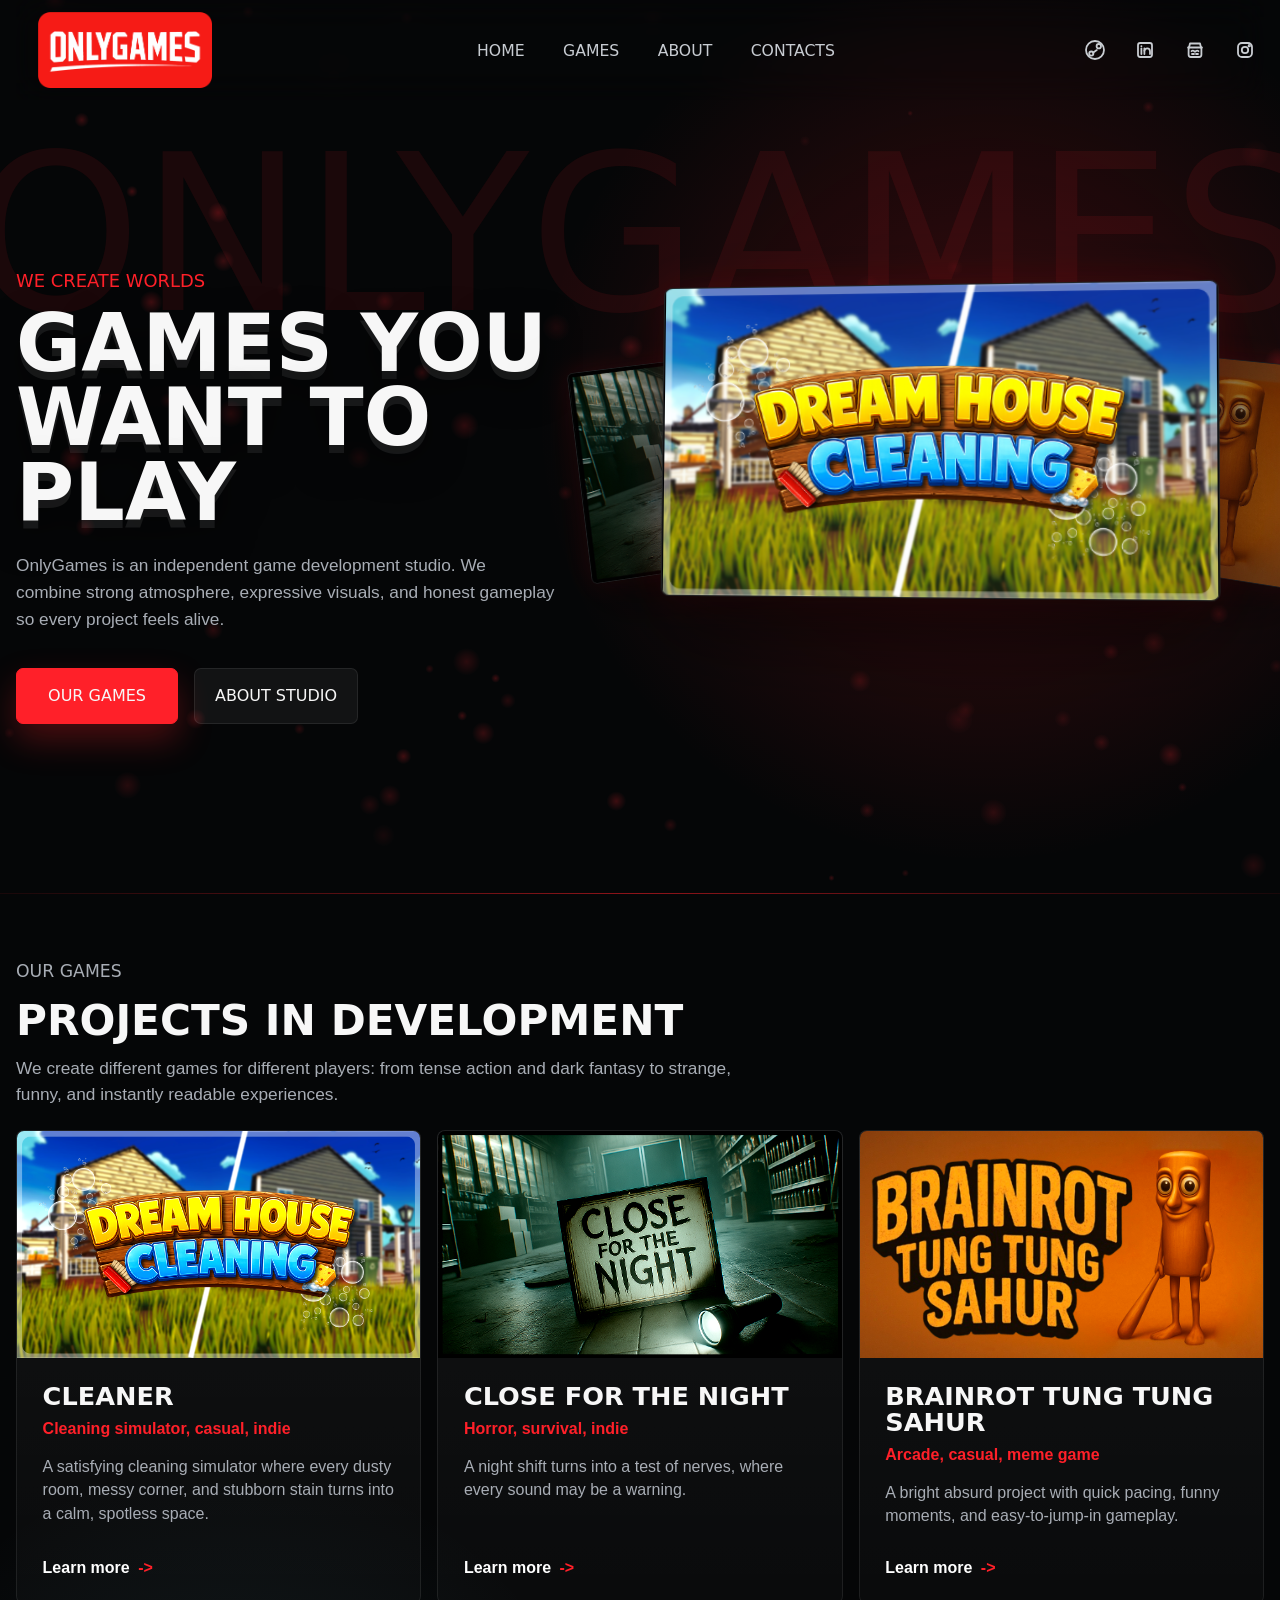
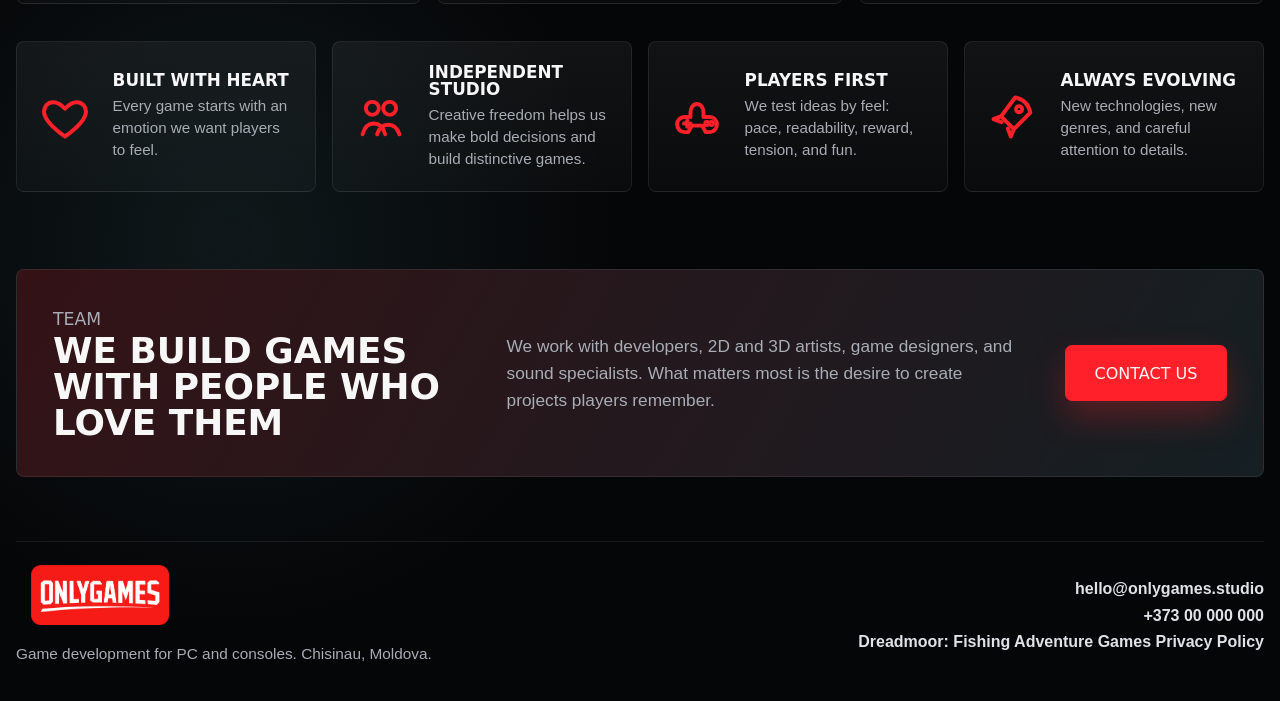
==== commit ec035746: "Update" ====
--- a/index.html
+++ b/index.html
@@ -213,7 +213,7 @@
     <div class="footer-links">
       <a href="mailto:hello@onlygames.studio">hello@onlygames.studio</a>
       <a href="tel:+37300000000">+373 00 000 000</a>
-      <a href="privacy-policy-medieval-store-simulator-2026.html">Medieval Store Simulator 2026 Privacy Policy</a>
+      <a href="privacy-policy-medieval-store-simulator-2026.html">Dreadmoor: Fishing Adventure Games Privacy Policy</a>
     </div>
   </footer>
 
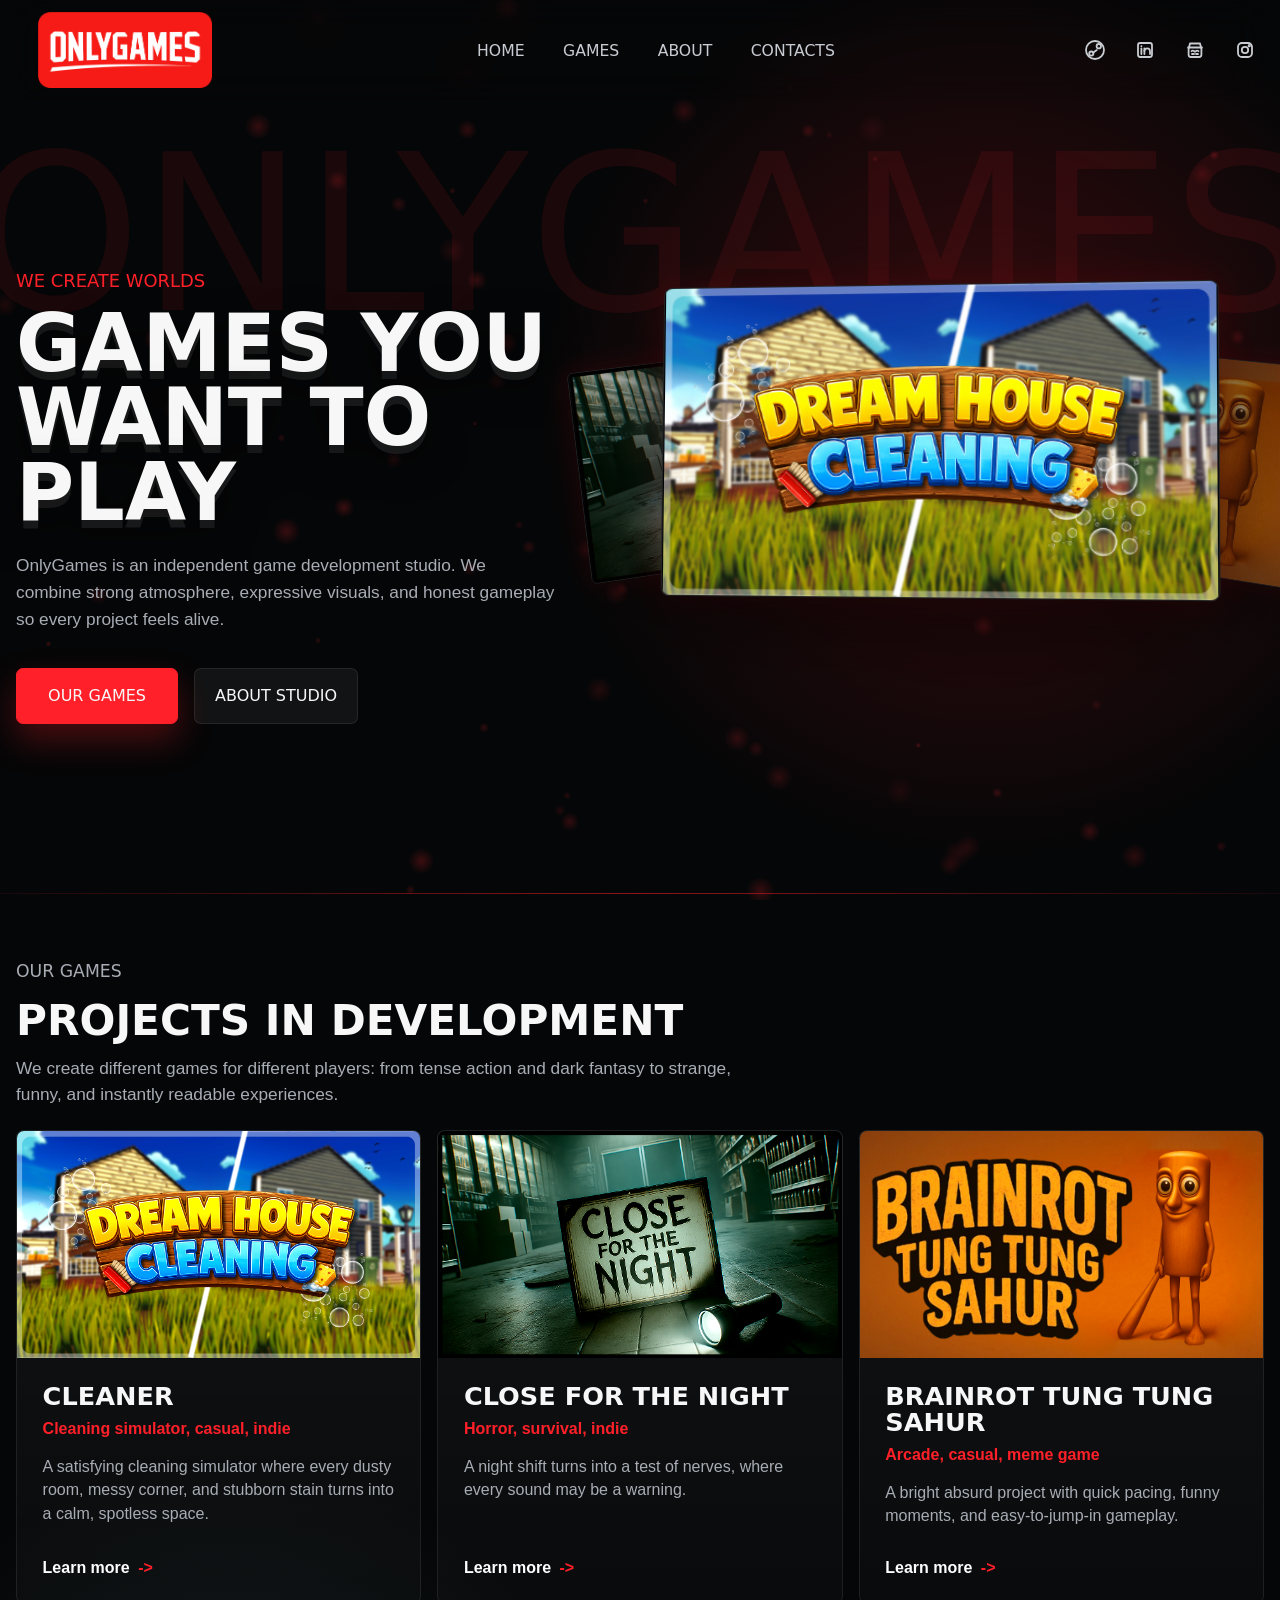
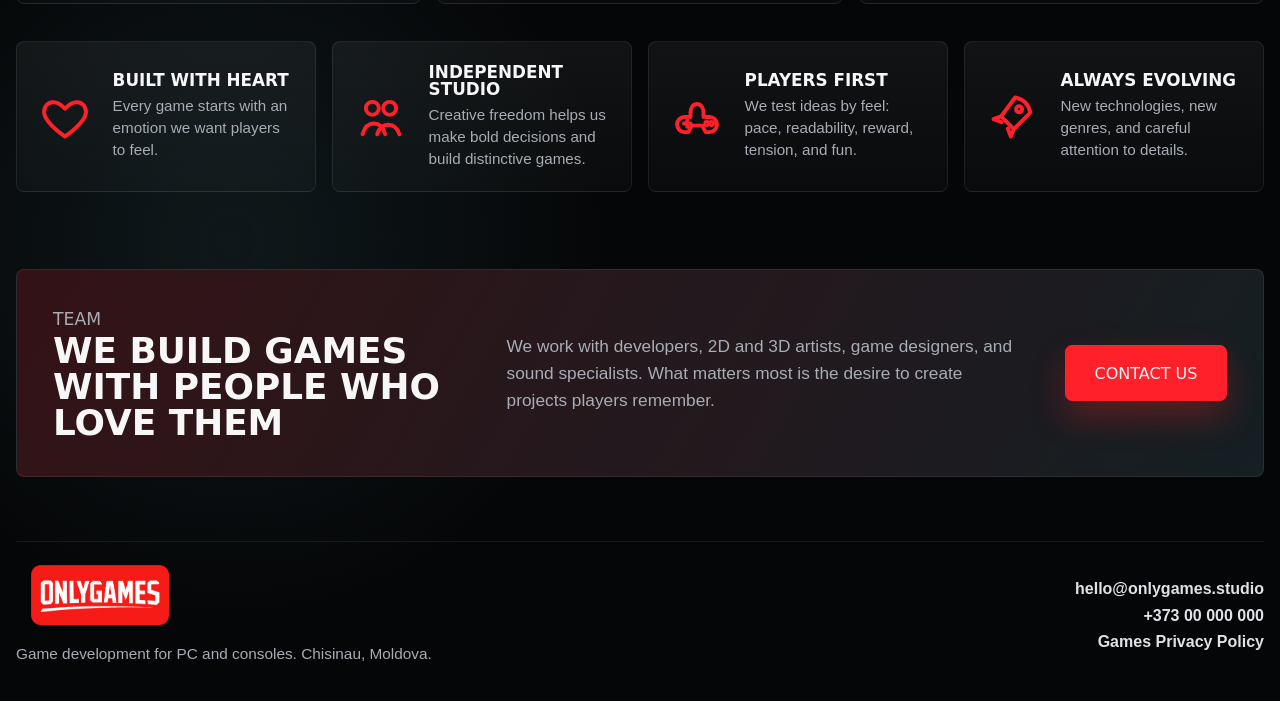
==== commit e0a9dda7: "update" ====
--- a/index.html
+++ b/index.html
@@ -213,7 +213,7 @@
     <div class="footer-links">
       <a href="mailto:hello@onlygames.studio">hello@onlygames.studio</a>
       <a href="tel:+37300000000">+373 00 000 000</a>
-      <a href="privacy-policy-medieval-store-simulator-2026.html">Dreadmoor: Fishing Adventure Games Privacy Policy</a>
+      <a href="privacy-policy-medieval-store-simulator-2026.html">Games Privacy Policy</a>
     </div>
   </footer>
 
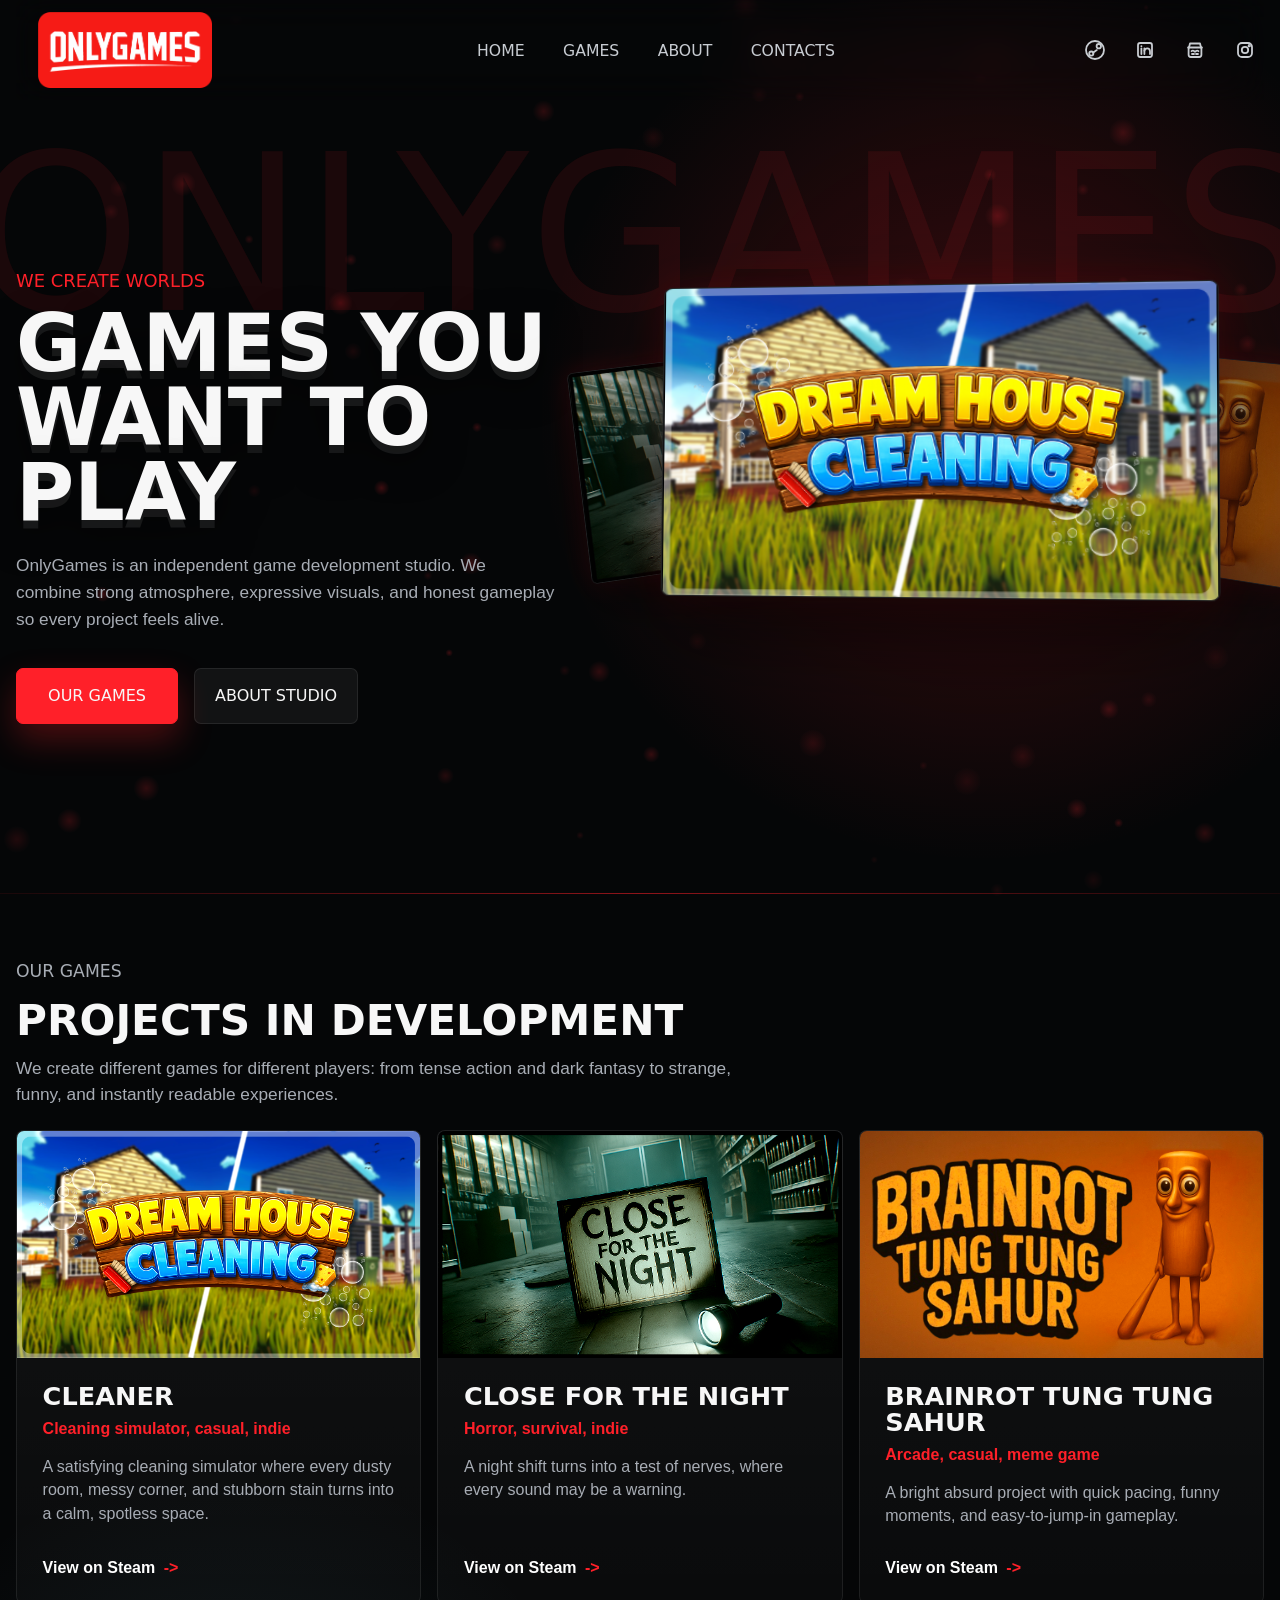
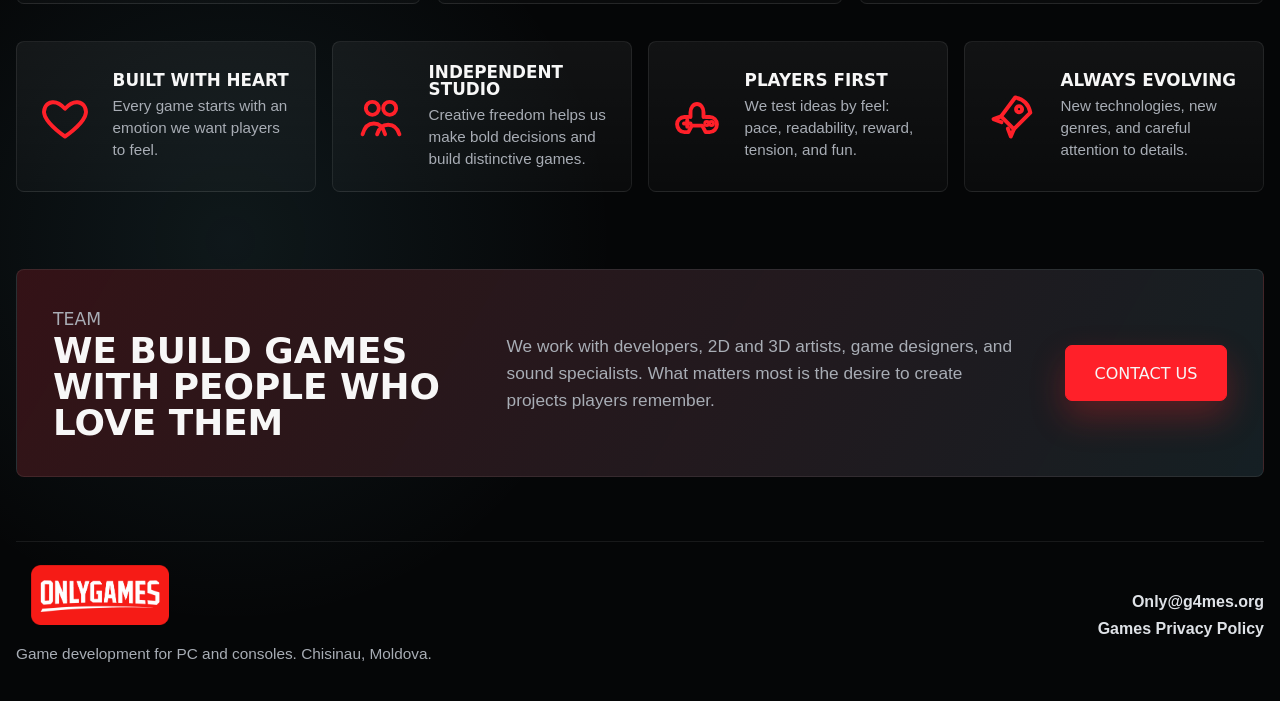
==== commit 2e439662: "up" ====
--- a/index.html
+++ b/index.html
@@ -5,7 +5,7 @@
   <meta name="viewport" content="width=device-width, initial-scale=1.0">
   <title>OnlyGames - Game Development Studio</title>
   <meta name="description" content="OnlyGames is an independent game development studio creating atmospheric worlds, expressive visuals, and games people want to play.">
-  <link rel="stylesheet" href="styles.css?v=20260526-2">
+  <link rel="stylesheet" href="styles.css?v=20261031-2">
 </head>
 <body>
   <canvas class="noise-field" aria-hidden="true"></canvas>
@@ -78,15 +78,15 @@
 
       <div class="hero__art" aria-label="OnlyGames projects">
         <div class="hero-showcase">
-          <figure class="hero-game hero-game--cleaner is-front">
+          <a class="hero-game hero-game--cleaner is-front" href="https://store.steampowered.com/app/4860340/Dream_House_Cleaning/" aria-label="Dream House Cleaning on Steam" target="_blank" rel="noopener noreferrer">
             <img src="assets/Cleaner.png" alt="Cleaner">
-          </figure>
-          <figure class="hero-game hero-game--horror is-back-left">
+          </a>
+          <a class="hero-game hero-game--horror is-back-left" href="https://store.steampowered.com/app/4438250/Close_For_The_Night/" aria-label="Close For The Night on Steam" target="_blank" rel="noopener noreferrer">
             <img src="assets/Horror.png" alt="Close For The Night">
-          </figure>
-          <figure class="hero-game hero-game--brainrot is-back-right">
+          </a>
+          <a class="hero-game hero-game--brainrot is-back-right" href="https://store.steampowered.com/app/4579990/Brainrot_Tung_Tung_Sahur/" aria-label="Brainrot Tung Tung Sahur on Steam" target="_blank" rel="noopener noreferrer">
             <img src="assets/Brainrot.png" alt="Brainrot Tung Tung Sahur">
-          </figure>
+          </a>
         </div>
       </div>
     </section>
@@ -100,38 +100,38 @@
 
       <div class="games-grid">
         <article class="game-card">
-          <div class="game-card__cover">
+          <a class="game-card__cover" href="https://store.steampowered.com/app/4860340/Dream_House_Cleaning/" aria-label="Dream House Cleaning on Steam" target="_blank" rel="noopener noreferrer">
             <img src="assets/Cleaner.png" alt="Cleaner">
-          </div>
+          </a>
           <div class="game-card__body">
             <h3>Cleaner</h3>
             <p class="game-card__genre">Cleaning simulator, casual, indie</p>
             <p>A satisfying cleaning simulator where every dusty room, messy corner, and stubborn stain turns into a calm, spotless space.</p>
-            <a href="#contacts">Learn more <span aria-hidden="true">-&gt;</span></a>
+            <a href="https://store.steampowered.com/app/4860340/Dream_House_Cleaning/" target="_blank" rel="noopener noreferrer">View on Steam <span aria-hidden="true">-&gt;</span></a>
           </div>
         </article>
 
         <article class="game-card">
-          <div class="game-card__cover">
+          <a class="game-card__cover" href="https://store.steampowered.com/app/4438250/Close_For_The_Night/" aria-label="Close For The Night on Steam" target="_blank" rel="noopener noreferrer">
             <img src="assets/Horror.png" alt="Screenshot of Close For The Night with a flashlight in an abandoned store">
-          </div>
+          </a>
           <div class="game-card__body">
             <h3>Close For The Night</h3>
             <p class="game-card__genre">Horror, survival, indie</p>
             <p>A night shift turns into a test of nerves, where every sound may be a warning.</p>
-            <a href="#contacts">Learn more <span aria-hidden="true">-&gt;</span></a>
+            <a href="https://store.steampowered.com/app/4438250/Close_For_The_Night/" target="_blank" rel="noopener noreferrer">View on Steam <span aria-hidden="true">-&gt;</span></a>
           </div>
         </article>
 
         <article class="game-card">
-          <div class="game-card__cover">
+          <a class="game-card__cover" href="https://store.steampowered.com/app/4579990/Brainrot_Tung_Tung_Sahur/" aria-label="Brainrot Tung Tung Sahur on Steam" target="_blank" rel="noopener noreferrer">
             <img src="assets/Brainrot.png" alt="Screenshot of Brainrot Tung Tung Sahur with an orange character">
-          </div>
+          </a>
           <div class="game-card__body">
             <h3>Brainrot Tung Tung Sahur</h3>
             <p class="game-card__genre">Arcade, casual, meme game</p>
             <p>A bright absurd project with quick pacing, funny moments, and easy-to-jump-in gameplay.</p>
-            <a href="#contacts">Learn more <span aria-hidden="true">-&gt;</span></a>
+            <a href="https://store.steampowered.com/app/4579990/Brainrot_Tung_Tung_Sahur/" target="_blank" rel="noopener noreferrer">View on Steam <span aria-hidden="true">-&gt;</span></a>
           </div>
         </article>
       </div>
@@ -199,7 +199,7 @@
         We work with developers, 2D and 3D artists, game designers, and sound specialists.
         What matters most is the desire to create projects players remember.
       </p>
-      <a class="button button--primary" href="mailto:hello@onlygames.studio">Contact Us</a>
+      <a class="button button--primary" href="mailto:Only@g4mes.org">Contact Us</a>
     </section>
   </main>
 
@@ -211,8 +211,7 @@
       <p>Game development for PC and consoles. Chisinau, Moldova.</p>
     </div>
     <div class="footer-links">
-      <a href="mailto:hello@onlygames.studio">hello@onlygames.studio</a>
-      <a href="tel:+37300000000">+373 00 000 000</a>
+      <a href="mailto:Only@g4mes.org">Only@g4mes.org</a>
       <a href="privacy-policy-medieval-store-simulator-2026.html">Games Privacy Policy</a>
     </div>
   </footer>
--- a/styles.css
+++ b/styles.css
@@ -380,6 +380,12 @@
   object-position: center;
 }
 
+.hero-game:focus-visible,
+.game-card__cover:focus-visible {
+  outline: 3px solid var(--red);
+  outline-offset: -4px;
+}
+
 .section,
 .values,
 .studio-strip,
@@ -418,6 +424,7 @@
 }
 
 .game-card__cover {
+  display: block;
   aspect-ratio: 16 / 9;
   background-color: var(--panel-strong);
   overflow: hidden;
@@ -456,14 +463,14 @@
   font-weight: 800;
 }
 
-.game-card a {
+.game-card__body a {
   width: fit-content;
   margin-top: auto;
   color: #fff;
   font-weight: 800;
 }
 
-.game-card a span {
+.game-card__body a span {
   color: var(--red);
   margin-left: .25rem;
 }
